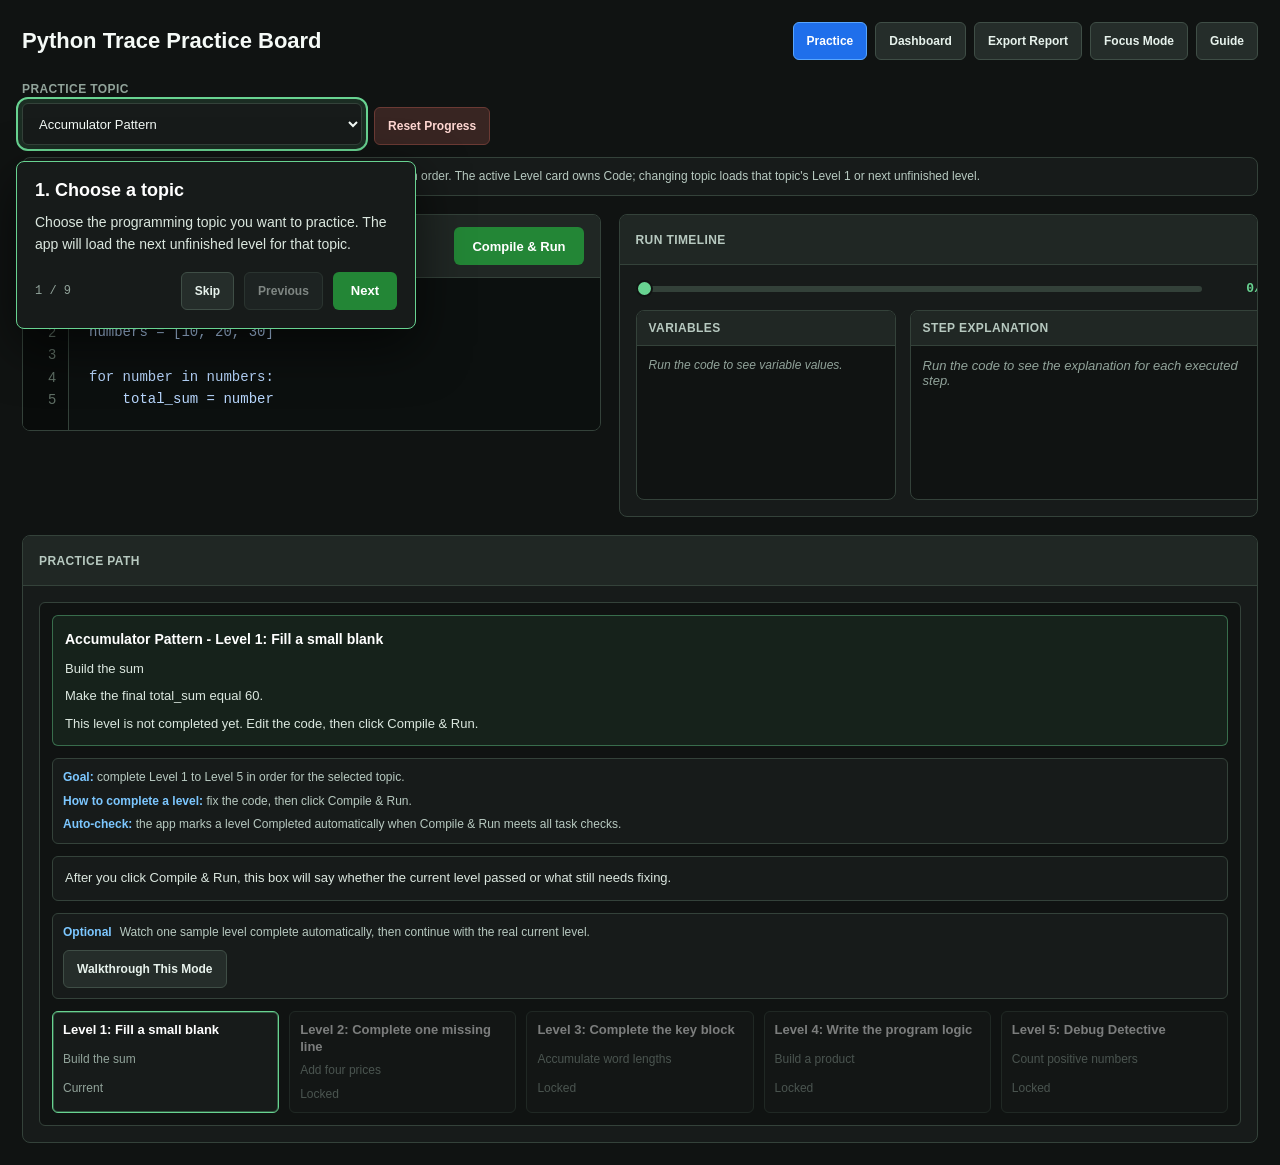
==== SSP_v4/LoopVisualizerSystem/wwwroot/index.html @ 96b67275 "update version 4" ====
<!DOCTYPE html>
<html lang="en">
<head>
    <meta charset="UTF-8">
    <meta name="viewport" content="width=device-width, initial-scale=1.0">
    <title>Python Trace Practice Board</title>
    <style>
        * { box-sizing: border-box; margin: 0; padding: 0; font-family: -apple-system, BlinkMacSystemFont, "Segoe UI", sans-serif; }
        body { min-height: 100vh; background: #101312; color: #dbe7df; padding: 22px; }
        .container { width: min(1380px, 100%); margin: 0 auto; display: grid; gap: 18px; }
        .header { display: flex; align-items: center; justify-content: space-between; gap: 14px; padding-bottom: 4px; }
        .header h1 { color: #f5faf7; font-size: 22px; font-weight: 700; letter-spacing: 0; }
        .header-subtitle { color: #91a39a; font-size: 13px; }
        .header-actions { display: flex; flex-wrap: wrap; gap: 8px; justify-content: flex-end; }
        .view-tab.active { background: #1f6feb; border-color: #58a6ff; color: #ffffff; }
        .focus-rules { display: none; }

        .top-row { display: grid; grid-template-columns: minmax(260px, 0.45fr) auto minmax(320px, 1fr); gap: 12px; align-items: end; }
        .flow-field { display: grid; gap: 7px; min-width: 0; }
        .mode-field, .task-field { display: none; }
        .mode-context { grid-column: 1 / -1; color: #b7c9c0; background: #171b1a; border: 1px solid #34423a; border-radius: 8px; padding: 10px 12px; font-size: 12px; line-height: 1.45; }
        .mode-context strong { color: #7cc7ff; }
        .field-label { color: #91a39a; font-size: 12px; font-weight: 700; text-transform: uppercase; letter-spacing: 0.4px; }
        select { width: 100%; min-height: 42px; background: #171b1a; color: #f3faf6; border: 1px solid #34423a; border-radius: 6px; padding: 10px 12px; font-size: 13px; outline: none; }
        select:focus { border-color: #68d391; box-shadow: 0 0 0 3px rgba(104, 211, 145, 0.14); }

        .info-row { display: grid; grid-template-columns: 1fr; gap: 14px; }
        .surface { background: #171b1a; border: 1px solid #34423a; border-radius: 8px; overflow: hidden; }
        .surface-header { display: flex; align-items: center; justify-content: space-between; gap: 12px; min-height: 50px; padding: 12px 16px; background: #202724; border-bottom: 1px solid #34423a; color: #b7c9c0; font-size: 12px; font-weight: 700; text-transform: uppercase; letter-spacing: 0.4px; }
        .surface-body { padding: 16px; color: #dbe7df; font-size: 14px; line-height: 1.6; }
        .surface-body strong { color: #ffffff; }

        .practice-layout { display: grid; grid-template-columns: minmax(420px, 0.95fr) minmax(460px, 1.05fr); gap: 18px; align-items: start; }
        .code-panel, .exercise-panel, .timeline-panel { min-width: 0; }
        .exercise-panel { grid-column: 1 / -1; }
        .workspace-body { position: relative; width: 100%; height: var(--workspace-height, 156px); background: #0c100f; display: flex; overflow: hidden; transition: height 0.16s ease; }
        .workspace-body.scrolling-code::after { content: "Scroll"; position: absolute; right: 10px; bottom: 8px; z-index: 4; color: #91a39a; background: rgba(16,19,18,0.88); border: 1px solid #34423a; border-radius: 999px; padding: 3px 8px; font-size: 11px; font-weight: 800; pointer-events: none; }
        .gutter-zone { width: 46px; height: 100%; flex: 0 0 46px; background: #090c0b; border-right: 1px solid #34423a; display: flex; flex-direction: column; padding: 20px 0; font-family: Consolas, "SFMono-Regular", monospace; font-size: 14px; line-height: 1.6; color: #607066; text-align: right; padding-right: 12px; user-select: none; overflow: hidden; }
        .gutter-num { height: 22.4px; }
        .gutter-num.active-num { color: #68d391; font-weight: 700; }
        .editor-stage { position: relative; flex: 1 1 auto; height: 100%; min-width: 0; }
        .code-editor { position: absolute; inset: 0; width: 100%; height: 100%; background: transparent; color: #b9d8ff; caret-color: #68d391; border: 0; padding: 20px; font-family: Consolas, "SFMono-Regular", monospace; font-size: 14px; line-height: 1.6; resize: none; outline: none; z-index: 3; white-space: pre; overflow: auto; tab-size: 4; font-variant-ligatures: none; letter-spacing: 0; }
        .workspace-body.variable-colored .code-editor { color: transparent; -webkit-text-fill-color: transparent; }
        .code-viewer-container { position: absolute; inset: 0; padding: 20px; font-family: Consolas, "SFMono-Regular", monospace; font-size: 14px; line-height: 1.6; z-index: 1; pointer-events: none; white-space: pre; overflow: hidden; tab-size: 4; font-variant-ligatures: none; letter-spacing: 0; }
        .render-line-row { height: 22.4px; width: 100%; border-radius: 4px; transition: background 0.1s; color: transparent; }
        .render-line-row span { color: transparent !important; }
        .workspace-body.variable-colored .render-line-row { color: #b9d8ff; }
        .workspace-body.variable-colored .render-line-row .code-variable-token { color: var(--variable-color) !important; font-weight: 800; }
        .render-line-row.active-row { background: rgba(104, 211, 145, 0.16); }

        .btn { min-height: 38px; background: #238636; color: #ffffff; border: 0; padding: 10px 18px; font-size: 13px; font-weight: 700; border-radius: 6px; cursor: pointer; transition: background 0.16s, transform 0.16s; white-space: nowrap; }
        .btn:hover:not(:disabled) { background: #2ea043; }
        .btn:active:not(:disabled) { transform: translateY(1px); }
        .btn:disabled { opacity: 0.55; cursor: not-allowed; }
        .secondary-btn { min-height: 38px; background: #252d2a; color: #e7f2ec; border: 1px solid #3f4e46; padding: 9px 13px; font-size: 12px; font-weight: 700; border-radius: 6px; cursor: pointer; white-space: nowrap; }
        .secondary-btn:hover:not(:disabled) { background: #2d3833; }
        .secondary-btn:disabled { opacity: 0.5; cursor: not-allowed; }
        .danger-btn { background: #382522; border-color: #6b3a34; color: #ffd7d2; }
        .danger-btn:hover:not(:disabled) { background: #4a2c28; }

        .task-content { display: grid; gap: 14px; align-content: start; min-height: 420px; }
        .blank-panel { display: grid; gap: 8px; padding: 12px; background: #101312; border: 1px solid #34423a; border-radius: 6px; }
        .blank-title { color: #f5faf7; font-size: 13px; font-weight: 800; text-transform: uppercase; letter-spacing: 0.4px; }
        .blank-help { color: #91a39a; font-size: 12px; line-height: 1.45; }
        .blank-row { display: grid; grid-template-columns: minmax(70px, 0.6fr) minmax(120px, 1fr) auto; gap: 8px; align-items: center; font-size: 12px; color: #dbe7df; }
        .blank-row span:first-child { font-family: Consolas, "SFMono-Regular", monospace; color: #f4c95d; }
        .blank-row strong { color: #f4c95d; text-transform: uppercase; font-size: 11px; }
        .blank-row.filled strong { color: #68d391; }
        .mode-panel { display: grid; gap: 12px; padding: 12px; background: #101312; border: 1px solid #34423a; border-radius: 6px; }
        .mode-panel-title { color: #f5faf7; font-size: 13px; font-weight: 800; text-transform: uppercase; letter-spacing: 0.4px; }
        .mode-panel-copy { color: #b7c9c0; font-size: 13px; line-height: 1.55; }
        .mission-current { display: grid; gap: 8px; padding: 12px; background: rgba(104, 211, 145, 0.08); border: 1px solid rgba(104, 211, 145, 0.42); border-radius: 6px; }
        .mission-current strong { color: #ffffff; font-size: 14px; }
        .mission-current span { color: #dbe7df; font-size: 13px; line-height: 1.5; }
        .mission-rules { display: grid; gap: 6px; padding: 10px; background: #171b1a; border: 1px solid #34423a; border-radius: 6px; color: #b7c9c0; font-size: 12px; line-height: 1.45; }
        .mission-rules strong { color: #7cc7ff; }
        .mission-feedback { display: grid; gap: 6px; padding: 12px; border-radius: 6px; border: 1px solid #34423a; background: #171b1a; color: #dbe7df; font-size: 13px; line-height: 1.45; }
        .mission-feedback.passed { border-color: rgba(104, 211, 145, 0.72); background: rgba(104, 211, 145, 0.08); }
        .mission-feedback.failed { border-color: rgba(244, 201, 93, 0.72); background: rgba(244, 201, 93, 0.08); }
        .mission-feedback strong { color: #ffffff; }
        .mission-feedback .ok { color: #68d391; }
        .mission-feedback .fix { color: #f4c95d; }
        .mission-criterion-row { display: grid; grid-template-columns: 1fr auto; gap: 10px; align-items: center; }
        .mission-fix-answer { grid-column: 1 / -1; padding: 9px 10px; border-radius: 6px; background: rgba(0,0,0,0.22); color: #e7f2ec; font-size: 12px; line-height: 1.5; }
        .mini-fix-button { min-height: 30px; background: #252d2a; color: #e7f2ec; border: 1px solid #3f4e46; padding: 6px 9px; font-size: 11px; font-weight: 800; border-radius: 6px; cursor: pointer; white-space: nowrap; }
        .mini-fix-button:hover { background: #2d3833; }
        .mode-actions { display: flex; flex-wrap: wrap; gap: 8px; }
        .mission-grid { display: grid; grid-template-columns: repeat(auto-fit, minmax(160px, 1fr)); gap: 10px; }
        .mission-card { display: grid; gap: 7px; text-align: left; background: #171b1a; border: 1px solid #34423a; color: #dbe7df; border-radius: 6px; padding: 10px; cursor: pointer; min-height: 96px; }
        .mission-card:hover:not(:disabled) { border-color: #7cc7ff; background: #1b2221; }
        .mission-card.active { border-color: #68d391; box-shadow: inset 0 0 0 1px rgba(104, 211, 145, 0.34); }
        .mission-card.completed { border-color: #7cc7ff; }
        .mission-card:disabled { opacity: 0.45; cursor: not-allowed; }
        .mission-card strong { color: #ffffff; font-size: 13px; line-height: 1.3; }
        .mission-card span { color: #91a39a; font-size: 12px; line-height: 1.35; }
        .skill-grid { display: grid; gap: 9px; }
        .skill-row { display: grid; grid-template-columns: minmax(110px, 0.45fr) 1fr auto; gap: 10px; align-items: center; color: #dbe7df; font-size: 12px; }
        .skill-track { height: 8px; background: #26302c; border-radius: 999px; overflow: hidden; }
        .skill-fill { height: 100%; background: linear-gradient(90deg, #68d391, #7cc7ff); border-radius: inherit; }
        .debug-line-grid { display: grid; grid-template-columns: repeat(auto-fit, minmax(84px, 1fr)); gap: 8px; }
        .debug-activity { display: grid; gap: 10px; padding: 12px; background: #171b1a; border: 1px solid #34423a; border-radius: 6px; }
        .bug-line-button { min-height: 34px; background: #171b1a; border: 1px solid #3f4e46; border-radius: 6px; color: #dbe7df; font-family: Consolas, "SFMono-Regular", monospace; cursor: pointer; }
        .bug-line-button.selected { border-color: #f4c95d; background: rgba(244, 201, 93, 0.12); color: #ffffff; }
        .mode-textarea { width: 100%; min-height: 70px; resize: vertical; background: #171b1a; color: #ffffff; border: 1px solid #3f4e46; border-radius: 6px; padding: 9px 10px; font-size: 13px; outline: none; }
        .mode-textarea:focus { border-color: #7cc7ff; box-shadow: 0 0 0 3px rgba(124, 199, 255, 0.12); }
        .mode-feedback { min-height: 18px; color: #91a39a; font-size: 12px; line-height: 1.45; }
        .mode-feedback.good { color: #68d391; font-weight: 700; }
        .mode-feedback.needs-work { color: #f4c95d; font-weight: 700; }
        .walkthrough-steps { display: grid; gap: 8px; padding: 10px; background: #171b1a; border: 1px solid #34423a; border-radius: 6px; }
        .walkthrough-step { display: grid; grid-template-columns: auto 1fr; gap: 8px; align-items: start; color: #b7c9c0; font-size: 12px; line-height: 1.45; }
        .walkthrough-step strong { color: #7cc7ff; }
        .walkthrough-banner { display: grid; gap: 7px; padding: 10px; border: 1px solid rgba(124, 199, 255, 0.56); background: rgba(124, 199, 255, 0.08); border-radius: 6px; color: #dbe7df; font-size: 12px; line-height: 1.5; }
        .review-checklist { display: grid; gap: 8px; }
        .review-option { display: grid; grid-template-columns: auto 1fr; gap: 8px; align-items: start; color: #dbe7df; font-size: 13px; line-height: 1.45; }
        .review-option input { margin-top: 3px; accent-color: #7cc7ff; }
        .quality-grid { display: grid; gap: 7px; }
        .quality-item { display: flex; justify-content: space-between; gap: 10px; padding: 7px 9px; border-radius: 6px; background: #171b1a; color: #dbe7df; font-size: 12px; }
        .quality-item.pass span:last-child { color: #68d391; font-weight: 800; }
        .quality-item.fix span:last-child { color: #f4c95d; font-weight: 800; }
        section.dashboard-view { display: none; gap: 18px; }
        body.dashboard-active .focus-rules,
        body.dashboard-active .top-row,
        body.dashboard-active .info-row,
        body.dashboard-active .practice-layout { display: none; }
        body.dashboard-active section.dashboard-view { display: grid; }
        .dashboard-grid { display: grid; grid-template-columns: minmax(320px, 0.8fr) minmax(420px, 1.2fr); gap: 18px; align-items: start; }
        .progress-table { width: 100%; border-collapse: collapse; font-size: 13px; }
        .progress-table th, .progress-table td { border-bottom: 1px solid #34423a; padding: 10px; text-align: left; color: #dbe7df; }
        .progress-table th { color: #91a39a; text-transform: uppercase; font-size: 11px; letter-spacing: 0.4px; }
        .skill-cloud { display: flex; flex-wrap: wrap; gap: 10px; }
        .skill-cloud span { border: 1px solid #34423a; background: #101312; border-radius: 999px; padding: 8px 12px; color: #dbe7df; font-weight: 800; }
        .dashboard-stat { display: grid; gap: 4px; padding: 12px; background: #101312; border: 1px solid #34423a; border-radius: 6px; }
        .dashboard-stat strong { color: #ffffff; font-size: 22px; }
        .dashboard-stat span { color: #91a39a; font-size: 12px; }

        .timeline-panel { display: grid; align-self: stretch; }
        .timeline-body { display: grid; gap: 14px; padding: 16px; }
        .slider-control { display: grid; grid-template-columns: 1fr auto; gap: 14px; align-items: center; }
        input[type=range] { -webkit-appearance: none; width: 100%; background: #334139; height: 6px; border-radius: 999px; outline: none; }
        input[type=range]::-webkit-slider-thumb { -webkit-appearance: none; appearance: none; width: 17px; height: 17px; border-radius: 50%; background: #68d391; border: 2px solid #101312; cursor: pointer; }
        .step-counter { color: #68d391; font-family: Consolas, "SFMono-Regular", monospace; font-size: 13px; font-weight: 700; min-width: 54px; text-align: right; }
        .trace-layout { display: grid; grid-template-columns: minmax(260px, 0.8fr) minmax(360px, 1.2fr); gap: 14px; align-items: stretch; }
        .trace-layout.prediction-only { grid-template-columns: 1fr; }
        .trace-box { min-height: 190px; background: #101312; border: 1px solid #34423a; border-radius: 8px; overflow: hidden; }
        .trace-box.hidden-for-prediction { display: none; }
        .box-title { padding: 10px 12px; background: #202724; border-bottom: 1px solid #34423a; color: #b7c9c0; font-size: 12px; font-weight: 800; text-transform: uppercase; letter-spacing: 0.4px; }
        .scope-grid { display: grid; grid-template-columns: repeat(auto-fit, minmax(150px, 1fr)); gap: 10px; padding: 12px; }
        .variable-card { background: #171b1a; border: 1px solid #34423a; border-radius: 6px; padding: 10px; font-size: 12px; font-family: Consolas, "SFMono-Regular", monospace; min-width: 0; }
        .variable-card.changed { box-shadow: 0 0 0 2px rgba(244, 201, 93, 0.22); }
        .variable-card .name, .variable-card .value { overflow-wrap: anywhere; }
        .console-container { padding: 12px; font-family: Consolas, "SFMono-Regular", monospace; font-size: 13px; min-height: 148px; max-height: 280px; overflow-y: auto; color: #e7f2ec; }
        .console-row { margin-bottom: 7px; white-space: pre-wrap; word-break: break-word; }
        .console-row.muted { color: #91a39a; font-style: italic; }
        .console-row.error { color: #ff7b72; font-weight: 700; margin-top: 8px; }
        .console-row.error-detail { color: #ffc2bd; margin-bottom: 8px; }
        .console-row.trace-head { color: #68d391; font-weight: 800; }
        .console-row.trace-line { color: #dbe7df; }
        .console-row.trace-meta { color: #b7c9c0; }
        .console-row.trace-change { color: #f4c95d; }
        .console-row.trace-output-label { color: #91a39a; border-top: 1px solid #34423a; margin-top: 10px; padding-top: 8px; text-transform: uppercase; font-size: 11px; letter-spacing: 0.4px; }
        .console-row.trace-explanation { color: #dbe7df; line-height: 1.58; font-family: -apple-system, BlinkMacSystemFont, "Segoe UI", sans-serif; }
        .console-row.trace-explanation code { background: rgba(255,255,255,0.06); padding: 2px 4px; border-radius: 3px; font-family: Consolas, "SFMono-Regular", monospace; }
        .prediction-lab { display: grid; grid-template-columns: minmax(180px, 1fr) minmax(150px, 220px) auto auto; gap: 10px; align-items: center; padding: 12px; background: #101312; border: 1px solid #34423a; border-radius: 8px; }
        .prediction-prompt { color: #dbe7df; font-size: 13px; line-height: 1.45; }
        .prediction-input { width: 100%; min-height: 36px; background: #171b1a; color: #ffffff; border: 1px solid #3f4e46; border-radius: 6px; padding: 8px 10px; font-family: Consolas, "SFMono-Regular", monospace; font-size: 13px; outline: none; }
        .prediction-input:focus { border-color: #68d391; box-shadow: 0 0 0 3px rgba(104, 211, 145, 0.14); }
        .prediction-feedback { grid-column: 1 / -1; min-height: 18px; color: #91a39a; font-size: 12px; line-height: 1.45; }
        .prediction-feedback.good { color: #68d391; font-weight: 700; }
        .prediction-feedback.needs-work { color: #f4c95d; font-weight: 700; }
        .prediction-feedback.muted { color: #91a39a; }

        .utility-hidden { display: none; }
        .guide-overlay { position: fixed; inset: 0; display: none; background: transparent; z-index: 20; pointer-events: none; }
        .guide-overlay.visible { display: block; }
        .guide-card { position: fixed; left: 24px; top: 24px; width: min(400px, calc(100vw - 28px)); max-height: min(420px, calc(100vh - 28px)); overflow: auto; background: #171b1a; border: 1px solid #68d391; border-radius: 8px; box-shadow: 0 18px 52px rgba(0,0,0,0.58); padding: 18px; pointer-events: auto; }
        .guide-card h2 { color: #ffffff; font-size: 18px; margin-bottom: 10px; letter-spacing: 0; }
        .guide-card p { color: #dbe7df; font-size: 14px; line-height: 1.6; margin-bottom: 16px; }
        .guide-footer { display: flex; align-items: center; justify-content: space-between; gap: 12px; }
        .guide-step { color: #91a39a; font-size: 12px; font-family: Consolas, "SFMono-Regular", monospace; }
        .guide-actions { display: flex; gap: 10px; }
        .guide-focus { position: relative; outline: 2px solid #68d391; outline-offset: 4px; box-shadow: 0 0 0 6px rgba(104, 211, 145, 0.13); z-index: 2; scroll-margin: 120px; }
        body.presentation-mode { padding: 10px; background: #080b0a; }
        body.presentation-mode .container { width: min(1680px, 100%); gap: 10px; }
        body.presentation-mode .top-row,
        body.presentation-mode .info-row { display: none; }
        body.presentation-mode .header { position: sticky; top: 0; z-index: 12; background: #080b0a; border-bottom: 1px solid #34423a; padding: 8px 0 10px; }
        body.presentation-mode .header h1::after { content: " - Focus"; color: #68d391; }
        body.presentation-mode .header-actions .secondary-btn:not(#btn-presentation-mode) { display: none; }
        body.presentation-mode .focus-rules { display: grid; gap: 6px; padding: 10px 12px; background: #101312; border: 1px solid #34423a; border-radius: 8px; color: #b7c9c0; font-size: 12px; line-height: 1.45; }
        body.presentation-mode .focus-rules strong { color: #7cc7ff; }
        body.presentation-mode .mission-panel-rules { display: none; }
        body.presentation-mode .workspace-body { height: var(--workspace-height, 252px); }
        body.presentation-mode .task-content { min-height: 0; }
        body.presentation-mode .console-container { max-height: 420px; }

        @media (max-width: 1180px) {
            .practice-layout { grid-template-columns: 1fr; }
            .exercise-panel { grid-column: auto; }
        }

        @media (max-width: 980px) {
            body { padding: 14px; }
            .header { align-items: flex-start; flex-direction: column; }
            .header-actions, .top-row, .info-row, .practice-layout, .trace-layout, .prediction-lab { grid-template-columns: 1fr; width: 100%; }
            .workspace-body, .task-content { min-height: 0; }
            .workspace-body { height: var(--workspace-height, 156px); }
            .slider-control { grid-template-columns: 1fr; }
            .step-counter { text-align: left; }
            .dashboard-grid { grid-template-columns: 1fr; }
        }
    </style>
</head>
<body>

<div class="container">
    <div class="header">
        <div>
            <h1>Python Trace Practice Board</h1>
        </div>
        <div class="header-actions">
            <button class="secondary-btn view-tab active" id="btn-practice-view" type="button">Practice</button>
            <button class="secondary-btn view-tab" id="btn-dashboard-view" type="button">Dashboard</button>
            <button class="secondary-btn" id="btn-export-report" type="button">Export Report</button>
            <button class="secondary-btn" id="btn-presentation-mode" type="button">Focus Mode</button>
            <button class="secondary-btn" id="btn-open-guide" type="button">Guide</button>
        </div>
    </div>

    <section class="focus-rules" aria-label="Practice rules">
        <div><strong>Goal:</strong> complete Level 1 to Level 5 in order for the selected topic.</div>
        <div><strong>How to complete a level:</strong> fix the code, then click Compile & Run.</div>
        <div><strong>Auto-check:</strong> the app marks a level Completed automatically when Compile & Run meets all task checks.</div>
    </section>

    <section class="top-row" aria-label="Task selection">
        <div class="flow-field mode-field">
            <label class="field-label" for="mode-select">Learning Mode</label>
            <select class="mode-select" id="mode-select"></select>
        </div>
        <div class="flow-field topic-field" id="topic-field">
            <label class="field-label" for="lesson-select">Practice Topic</label>
            <select class="lesson-select" id="lesson-select"></select>
        </div>
        <div class="flow-field task-field" id="task-field">
            <label class="field-label" for="example-select">Practice Task</label>
            <select class="example-select" id="example-select">
                <option value="accumulator-main">Build the sum</option>
            </select>
        </div>
        <button class="secondary-btn danger-btn" id="btn-reset-view" type="button">Reset Progress</button>
        <div class="mode-context" id="mode-context"></div>
    </section>

    <section class="practice-layout">
        <section class="surface code-panel">
            <div class="surface-header">
                <span id="editor-title">Code</span>
                <button class="btn" id="btn-run">Compile & Run</button>
            </div>
            <div class="workspace-body" id="workspace-body">
                <div class="gutter-zone" id="gutter-zone"></div>
                <div class="editor-stage">
                    <textarea class="code-editor" id="code-input" spellcheck="false" wrap="off">total_sum = 0
numbers = [10, 20, 30]

for number in numbers:
    total_sum = number</textarea>
                    <div class="code-viewer-container" id="code-viewer"></div>
                </div>
            </div>
        </section>

        <section class="surface timeline-panel" id="timeline-panel">
            <div class="surface-header">Run Timeline</div>
            <div class="timeline-body">
                <div class="slider-control">
                    <input type="range" id="trace-slider" min="0" max="0" value="0" disabled>
                    <span class="step-counter" id="step-counter">0/0</span>
                </div>
                <div class="prediction-lab" id="prediction-lab">
                    <div class="prediction-prompt" id="prediction-prompt">Run code to make a prediction.</div>
                    <input class="prediction-input" id="prediction-input" type="text" autocomplete="off" placeholder="Predicted value">
                    <button class="secondary-btn" id="btn-check-prediction" type="button">Check</button>
                    <button class="secondary-btn" id="btn-reveal-answer" type="button" disabled>Reveal</button>
                    <div class="prediction-feedback" id="prediction-feedback"></div>
                </div>
                <div class="trace-layout" id="trace-layout">
                    <div class="trace-box" id="variables-box">
                        <div class="box-title">Variables</div>
                        <div class="scope-grid" id="scope-grid"></div>
                    </div>
                    <div class="trace-box">
                        <div class="box-title">Step Explanation</div>
                        <div class="console-container" id="console-output"></div>
                    </div>
                </div>
            </div>
        </section>

        <section class="surface exercise-panel">
            <div class="surface-header" id="exercise-panel-title">Practice Path</div>
            <div class="surface-body task-content" id="lesson-goal"></div>
        </section>
    </section>

    <section class="dashboard-view" id="dashboard-view" aria-label="Learning dashboard">
        <section class="surface">
            <div class="surface-header">Learning Dashboard</div>
            <div class="surface-body dashboard-grid">
                <div id="dashboard-summary"></div>
                <div>
                    <div class="mode-panel-title" style="margin-bottom: 10px;">Skill Cloud</div>
                    <div class="skill-cloud" id="dashboard-skill-cloud"></div>
                </div>
            </div>
        </section>
        <section class="surface">
            <div class="surface-header">Topic Progress</div>
            <div class="surface-body" id="dashboard-topic-table"></div>
        </section>
    </section>
</div>

<div class="utility-hidden" aria-hidden="true">
    <button id="btn-check-lesson" type="button"></button>
    <div id="lesson-status"></div>
    <div id="concept-panel"></div>
    <div id="teacher-insights"></div>
</div>

<div class="guide-overlay" id="guide-overlay" aria-modal="true" role="dialog">
    <div class="guide-card" id="guide-card">
        <h2 id="guide-title">Welcome</h2>
        <p id="guide-body">This short guide walks through one complete learning flow.</p>
        <div class="guide-footer">
            <span class="guide-step" id="guide-step">1 / 5</span>
            <div class="guide-actions">
                <button class="secondary-btn" id="btn-guide-skip">Skip</button>
                <button class="secondary-btn" id="btn-guide-prev">Previous</button>
                <button class="btn" id="btn-guide-next">Next</button>
            </div>
        </div>
    </div>
</div>

    <script src="app.js?v=student-path-dashboard-v5-20260616"></script>
</body>
</html>
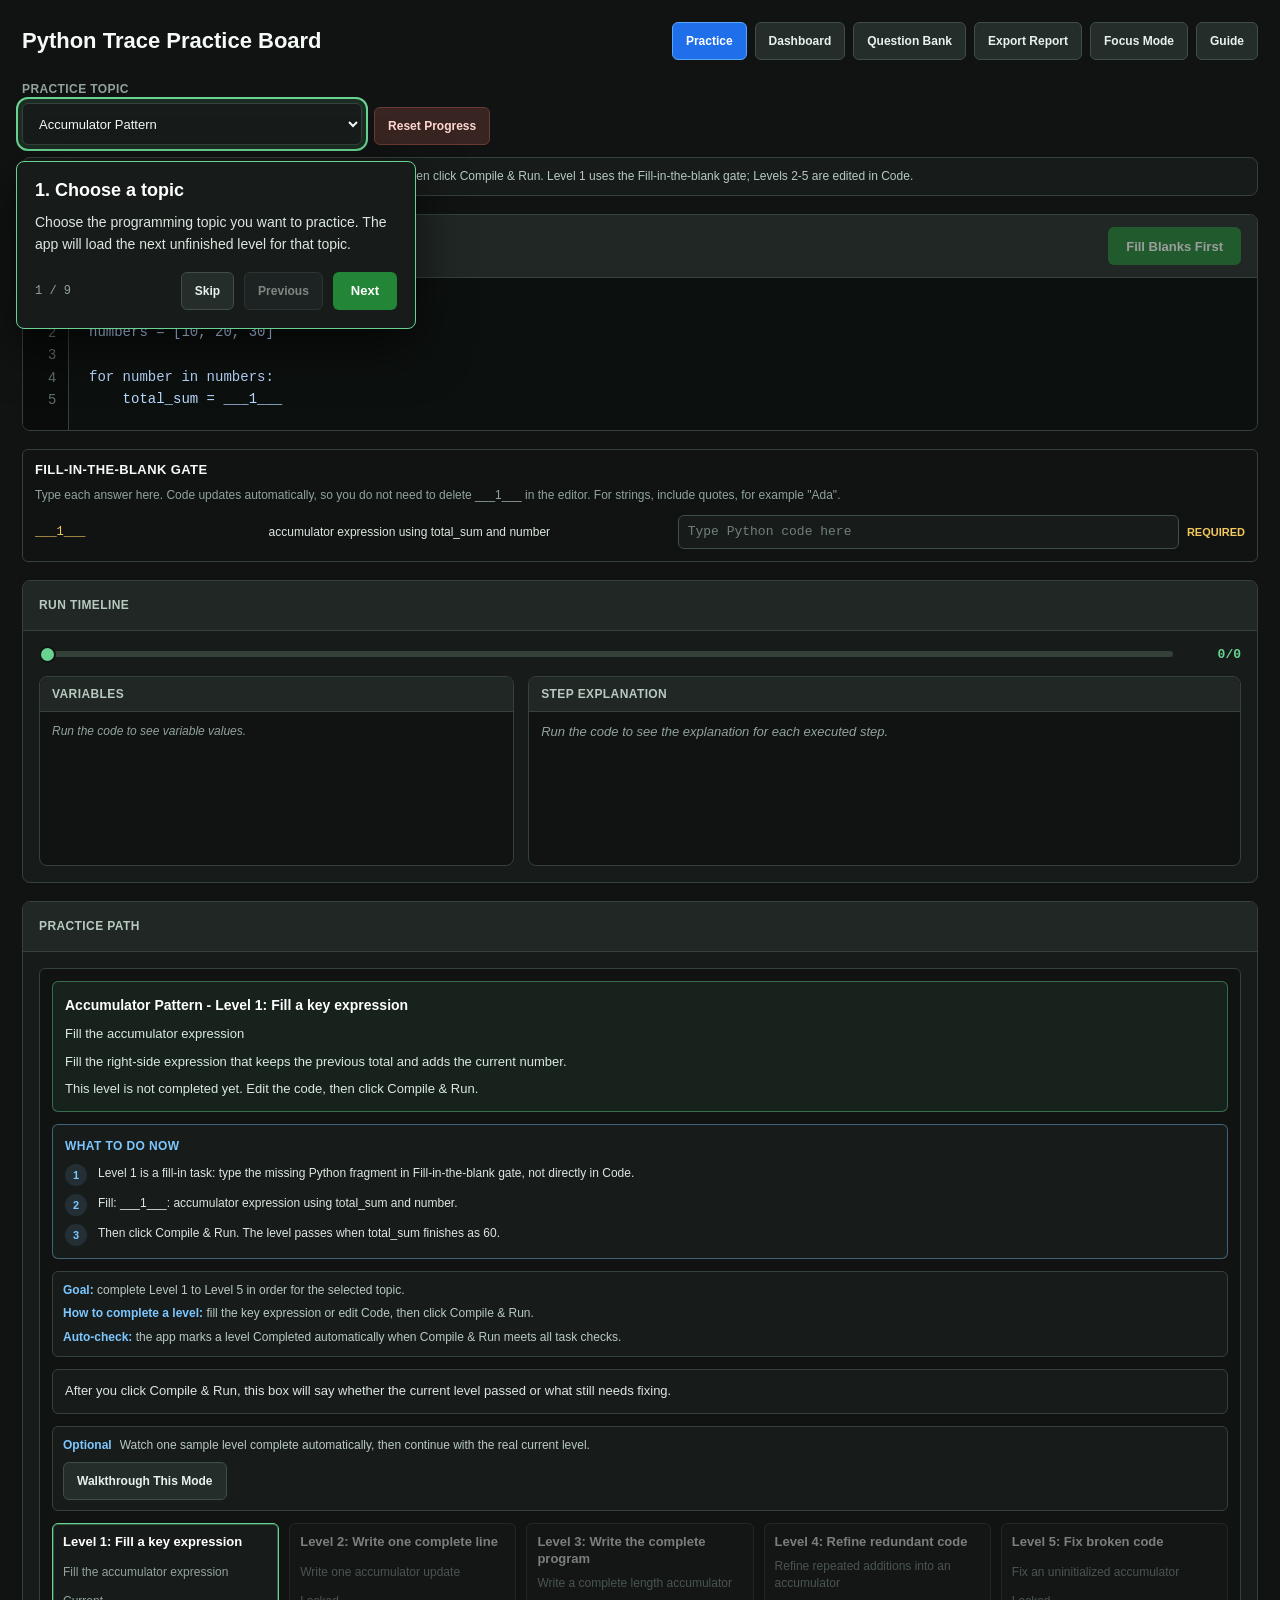
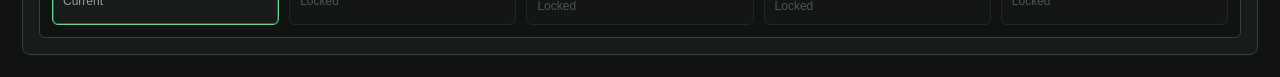
==== commit 71a9b28c: "update v4" ====
--- a/SSP_v4/LoopVisualizerSystem/wwwroot/index.html
+++ b/SSP_v4/LoopVisualizerSystem/wwwroot/index.html
@@ -13,6 +13,15 @@
         .header-subtitle { color: #91a39a; font-size: 13px; }
         .header-actions { display: flex; flex-wrap: wrap; gap: 8px; justify-content: flex-end; }
         .view-tab.active { background: #1f6feb; border-color: #58a6ff; color: #ffffff; }
+        .export-menu { position: relative; display: inline-flex; }
+        .report-menu { position: absolute; right: 0; top: calc(100% + 8px); z-index: 30; display: none; width: min(360px, 86vw); gap: 8px; padding: 10px; background: #171b1a; border: 1px solid #3f4e46; border-radius: 8px; box-shadow: 0 18px 42px rgba(0, 0, 0, 0.36); }
+        .export-menu.open .report-menu { display: grid; }
+        .report-scope-field { display: grid; gap: 6px; color: #91a39a; font-size: 11px; font-weight: 800; text-transform: uppercase; letter-spacing: 0.4px; }
+        .report-scope-select { min-height: 38px; font-size: 12px; }
+        .report-option { display: grid; gap: 3px; width: 100%; min-height: 58px; text-align: left; background: #202724; color: #dbe7df; border: 1px solid #34423a; border-radius: 6px; padding: 10px; cursor: pointer; }
+        .report-option:hover { border-color: #7cc7ff; background: #252d2a; }
+        .report-option strong { color: #ffffff; font-size: 13px; }
+        .report-option span { color: #91a39a; font-size: 12px; line-height: 1.35; }
         .focus-rules { display: none; }
 
         .top-row { display: grid; grid-template-columns: minmax(260px, 0.45fr) auto minmax(320px, 1fr); gap: 12px; align-items: end; }
@@ -30,9 +39,9 @@
         .surface-body { padding: 16px; color: #dbe7df; font-size: 14px; line-height: 1.6; }
         .surface-body strong { color: #ffffff; }
 
-        .practice-layout { display: grid; grid-template-columns: minmax(420px, 0.95fr) minmax(460px, 1.05fr); gap: 18px; align-items: start; }
+        .practice-layout { display: grid; grid-template-columns: 1fr; gap: 18px; align-items: start; }
         .code-panel, .exercise-panel, .timeline-panel { min-width: 0; }
-        .exercise-panel { grid-column: 1 / -1; }
+        .exercise-panel { grid-column: auto; }
         .workspace-body { position: relative; width: 100%; height: var(--workspace-height, 156px); background: #0c100f; display: flex; overflow: hidden; transition: height 0.16s ease; }
         .workspace-body.scrolling-code::after { content: "Scroll"; position: absolute; right: 10px; bottom: 8px; z-index: 4; color: #91a39a; background: rgba(16,19,18,0.88); border: 1px solid #34423a; border-radius: 999px; padding: 3px 8px; font-size: 11px; font-weight: 800; pointer-events: none; }
         .gutter-zone { width: 46px; height: 100%; flex: 0 0 46px; background: #090c0b; border-right: 1px solid #34423a; display: flex; flex-direction: column; padding: 20px 0; font-family: Consolas, "SFMono-Regular", monospace; font-size: 14px; line-height: 1.6; color: #607066; text-align: right; padding-right: 12px; user-select: none; overflow: hidden; }
@@ -45,7 +54,7 @@
         .render-line-row { height: 22.4px; width: 100%; border-radius: 4px; transition: background 0.1s; color: transparent; }
         .render-line-row span { color: transparent !important; }
         .workspace-body.variable-colored .render-line-row { color: #b9d8ff; }
-        .workspace-body.variable-colored .render-line-row .code-variable-token { color: var(--variable-color) !important; font-weight: 800; }
+        .workspace-body.variable-colored .render-line-row .code-variable-token { color: var(--variable-color) !important; font-weight: 400; }
         .render-line-row.active-row { background: rgba(104, 211, 145, 0.16); }
 
         .btn { min-height: 38px; background: #238636; color: #ffffff; border: 0; padding: 10px 18px; font-size: 13px; font-weight: 700; border-radius: 6px; cursor: pointer; transition: background 0.16s, transform 0.16s; white-space: nowrap; }
@@ -59,19 +68,28 @@
         .danger-btn:hover:not(:disabled) { background: #4a2c28; }
 
         .task-content { display: grid; gap: 14px; align-content: start; min-height: 420px; }
-        .blank-panel { display: grid; gap: 8px; padding: 12px; background: #101312; border: 1px solid #34423a; border-radius: 6px; }
+        .blank-slot { display: none; }
+        .blank-slot.active { display: block; }
+        .blank-panel { display: grid; gap: 10px; padding: 12px; background: #101312; border: 1px solid #34423a; border-radius: 6px; }
         .blank-title { color: #f5faf7; font-size: 13px; font-weight: 800; text-transform: uppercase; letter-spacing: 0.4px; }
         .blank-help { color: #91a39a; font-size: 12px; line-height: 1.45; }
-        .blank-row { display: grid; grid-template-columns: minmax(70px, 0.6fr) minmax(120px, 1fr) auto; gap: 8px; align-items: center; font-size: 12px; color: #dbe7df; }
+        .blank-row { display: grid; grid-template-columns: minmax(70px, 0.45fr) minmax(120px, 0.8fr) minmax(160px, 1fr) auto; gap: 8px; align-items: center; font-size: 12px; color: #dbe7df; }
         .blank-row span:first-child { font-family: Consolas, "SFMono-Regular", monospace; color: #f4c95d; }
         .blank-row strong { color: #f4c95d; text-transform: uppercase; font-size: 11px; }
         .blank-row.filled strong { color: #68d391; }
+        .blank-input { width: 100%; min-height: 34px; background: #171b1a; color: #ffffff; border: 1px solid #3f4e46; border-radius: 6px; padding: 7px 9px; font-family: Consolas, "SFMono-Regular", monospace; font-size: 13px; outline: none; }
+        .blank-input:focus { border-color: #7cc7ff; box-shadow: 0 0 0 3px rgba(124, 199, 255, 0.12); }
+        .blank-input::placeholder { color: #6f8078; }
         .mode-panel { display: grid; gap: 12px; padding: 12px; background: #101312; border: 1px solid #34423a; border-radius: 6px; }
         .mode-panel-title { color: #f5faf7; font-size: 13px; font-weight: 800; text-transform: uppercase; letter-spacing: 0.4px; }
         .mode-panel-copy { color: #b7c9c0; font-size: 13px; line-height: 1.55; }
         .mission-current { display: grid; gap: 8px; padding: 12px; background: rgba(104, 211, 145, 0.08); border: 1px solid rgba(104, 211, 145, 0.42); border-radius: 6px; }
         .mission-current strong { color: #ffffff; font-size: 14px; }
         .mission-current span { color: #dbe7df; font-size: 13px; line-height: 1.5; }
+        .mission-action-guide { display: grid; gap: 8px; padding: 12px; background: #171b1a; border: 1px solid rgba(124, 199, 255, 0.42); border-radius: 6px; }
+        .mission-action-title { color: #7cc7ff; font-size: 12px; font-weight: 800; text-transform: uppercase; letter-spacing: 0.4px; }
+        .mission-action-row { display: grid; grid-template-columns: 24px 1fr; gap: 9px; align-items: start; color: #dbe7df; font-size: 12px; line-height: 1.5; }
+        .mission-action-row strong { display: inline-flex; align-items: center; justify-content: center; width: 22px; height: 22px; border-radius: 999px; background: rgba(124, 199, 255, 0.12); color: #7cc7ff; font-size: 11px; }
         .mission-rules { display: grid; gap: 6px; padding: 10px; background: #171b1a; border: 1px solid #34423a; border-radius: 6px; color: #b7c9c0; font-size: 12px; line-height: 1.45; }
         .mission-rules strong { color: #7cc7ff; }
         .mission-feedback { display: grid; gap: 6px; padding: 12px; border-radius: 6px; border: 1px solid #34423a; background: #171b1a; color: #dbe7df; font-size: 13px; line-height: 1.45; }
@@ -84,6 +102,18 @@
         .mission-fix-answer { grid-column: 1 / -1; padding: 9px 10px; border-radius: 6px; background: rgba(0,0,0,0.22); color: #e7f2ec; font-size: 12px; line-height: 1.5; }
         .mini-fix-button { min-height: 30px; background: #252d2a; color: #e7f2ec; border: 1px solid #3f4e46; padding: 6px 9px; font-size: 11px; font-weight: 800; border-radius: 6px; cursor: pointer; white-space: nowrap; }
         .mini-fix-button:hover { background: #2d3833; }
+        .debug-run-feedback { display: grid; gap: 10px; padding: 12px; border-radius: 6px; border: 1px solid #34423a; background: #171b1a; }
+        .debug-run-feedback.passed { border-color: rgba(104, 211, 145, 0.68); background: rgba(104, 211, 145, 0.07); }
+        .debug-run-feedback.failed { border-color: rgba(244, 201, 93, 0.7); background: rgba(244, 201, 93, 0.07); }
+        .debug-run-feedback.notice { border-color: rgba(124, 199, 255, 0.52); background: rgba(124, 199, 255, 0.06); }
+        .debug-feedback-heading { color: #ffffff; font-size: 13px; font-weight: 800; }
+        .debug-feedback-list { display: grid; gap: 8px; }
+        .debug-feedback-item { display: grid; gap: 4px; padding: 9px 10px; border-radius: 6px; background: rgba(0,0,0,0.18); font-size: 12px; line-height: 1.45; }
+        .debug-feedback-item strong { color: #ffffff; }
+        .debug-feedback-item span { color: #b7c9c0; }
+        .debug-feedback-item.good { border-left: 3px solid #68d391; }
+        .debug-feedback-item.fix { border-left: 3px solid #f4c95d; }
+        .debug-feedback-item.notice { border-left: 3px solid #7cc7ff; }
         .mode-actions { display: flex; flex-wrap: wrap; gap: 8px; }
         .mission-grid { display: grid; grid-template-columns: repeat(auto-fit, minmax(160px, 1fr)); gap: 10px; }
         .mission-card { display: grid; gap: 7px; text-align: left; background: #171b1a; border: 1px solid #34423a; color: #dbe7df; border-radius: 6px; padding: 10px; cursor: pointer; min-height: 96px; }
@@ -117,21 +147,107 @@
         .quality-item { display: flex; justify-content: space-between; gap: 10px; padding: 7px 9px; border-radius: 6px; background: #171b1a; color: #dbe7df; font-size: 12px; }
         .quality-item.pass span:last-child { color: #68d391; font-weight: 800; }
         .quality-item.fix span:last-child { color: #f4c95d; font-weight: 800; }
-        section.dashboard-view { display: none; gap: 18px; }
+        section.dashboard-view, section.question-bank-view { display: none; gap: 18px; }
         body.dashboard-active .focus-rules,
         body.dashboard-active .top-row,
         body.dashboard-active .info-row,
-        body.dashboard-active .practice-layout { display: none; }
+        body.dashboard-active .practice-layout,
+        body.question-bank-active .focus-rules,
+        body.question-bank-active .top-row,
+        body.question-bank-active .info-row,
+        body.question-bank-active .practice-layout { display: none; }
         body.dashboard-active section.dashboard-view { display: grid; }
-        .dashboard-grid { display: grid; grid-template-columns: minmax(320px, 0.8fr) minmax(420px, 1.2fr); gap: 18px; align-items: start; }
-        .progress-table { width: 100%; border-collapse: collapse; font-size: 13px; }
-        .progress-table th, .progress-table td { border-bottom: 1px solid #34423a; padding: 10px; text-align: left; color: #dbe7df; }
-        .progress-table th { color: #91a39a; text-transform: uppercase; font-size: 11px; letter-spacing: 0.4px; }
-        .skill-cloud { display: flex; flex-wrap: wrap; gap: 10px; }
-        .skill-cloud span { border: 1px solid #34423a; background: #101312; border-radius: 999px; padding: 8px 12px; color: #dbe7df; font-weight: 800; }
+        body.question-bank-active section.question-bank-view { display: grid; }
+        .dashboard-grid { display: grid; grid-template-columns: 1fr; gap: 18px; align-items: start; }
+        .learning-tree { display: grid; gap: 14px; }
+        .tree-legend { display: flex; flex-wrap: wrap; gap: 8px 14px; color: #91a39a; font-size: 12px; line-height: 1.4; }
+        .legend-item { display: inline-flex; align-items: center; gap: 6px; }
+        .tree-topic-card { display: grid; gap: 14px; padding: 14px; background: #101312; border: 1px solid #34423a; border-radius: 8px; }
+        .tree-topic-card.active { border-color: #7cc7ff; box-shadow: inset 0 0 0 1px rgba(124, 199, 255, 0.18); }
+        .tree-topic-head { display: grid; grid-template-columns: auto 1fr auto; gap: 12px; align-items: center; }
+        .tree-node { width: 30px; height: 30px; display: inline-grid; place-items: center; border-radius: 999px; border: 2px solid #3f4e46; background: #171b1a; color: #91a39a; font-size: 11px; font-weight: 900; flex: 0 0 auto; }
+        .tree-node.done { border-color: #68d391; background: rgba(104, 211, 145, 0.18); color: #ffffff; box-shadow: 0 0 0 4px rgba(104, 211, 145, 0.08); }
+        .tree-node.next { border-color: #7cc7ff; background: rgba(124, 199, 255, 0.14); color: #ffffff; box-shadow: 0 0 0 4px rgba(124, 199, 255, 0.08); }
+        .tree-node.ready { border-color: #f4c95d; background: rgba(244, 201, 93, 0.12); color: #ffffff; }
+        .tree-topic-title { display: grid; gap: 3px; min-width: 0; }
+        .tree-topic-title strong { color: #ffffff; font-size: 14px; }
+        .tree-topic-title span { color: #91a39a; font-size: 12px; }
+        .tree-topic-state { color: #b7c9c0; font-size: 12px; text-align: right; white-space: nowrap; }
+        .tree-levels { display: grid; gap: 12px; margin-left: 14px; padding-left: 20px; border-left: 1px solid #34423a; }
+        .tree-level { position: relative; display: grid; grid-template-columns: auto 1fr; gap: 10px; align-items: start; }
+        .tree-level::before { content: ""; position: absolute; left: -20px; top: 15px; width: 20px; border-top: 1px solid #34423a; }
+        .tree-level-body { display: grid; gap: 8px; min-width: 0; padding-bottom: 2px; }
+        .tree-level-head { display: flex; align-items: baseline; justify-content: space-between; gap: 10px; }
+        .tree-level-head strong { color: #f5faf7; font-size: 13px; }
+        .tree-level-head span { color: #91a39a; font-size: 12px; }
+        .tree-tasks { display: grid; grid-template-columns: repeat(auto-fit, minmax(190px, 1fr)); gap: 8px; }
+        .tree-task { display: grid; grid-template-columns: auto 1fr; gap: 8px; align-items: start; text-align: left; min-height: 52px; background: #171b1a; border: 1px solid #34423a; border-radius: 6px; color: #dbe7df; padding: 9px; cursor: pointer; }
+        .tree-task:hover:not(:disabled) { border-color: #7cc7ff; background: #1b2221; }
+        .tree-task:disabled { opacity: 0.55; cursor: not-allowed; }
+        .tree-task.current { border-color: #7cc7ff; box-shadow: inset 0 0 0 1px rgba(124, 199, 255, 0.18); }
+        .tree-task.completed { border-color: #68d391; background: rgba(104, 211, 145, 0.08); }
+        .tree-task-dot { width: 14px; height: 14px; margin-top: 2px; border-radius: 999px; border: 2px solid #3f4e46; background: #101312; }
+        .tree-task.completed .tree-task-dot { border-color: #68d391; background: #68d391; }
+        .tree-task.current .tree-task-dot { border-color: #7cc7ff; background: #7cc7ff; }
+        .tree-task.ready .tree-task-dot { border-color: #f4c95d; background: #f4c95d; }
+        .tree-task-text { display: grid; gap: 3px; min-width: 0; }
+        .tree-task-text strong { color: #ffffff; font-size: 12px; line-height: 1.35; }
+        .tree-task-text span { color: #91a39a; font-size: 11px; line-height: 1.35; }
+        .practice-tree-panel { display: grid; gap: 10px; min-width: 0; }
+        .practice-tree-copy { color: #91a39a; font-size: 13px; line-height: 1.45; }
+        .practice-tree-scroll { width: 100%; height: clamp(320px, 38vw, 460px); overflow: hidden; border: 1px solid #34423a; border-radius: 8px; background: #101312; }
+        .practice-tree-svg { display: block; width: 100%; height: 100%; min-width: 0; }
+        .practice-tree-bg { fill: #101312; }
+        .practice-tree-link { fill: none; stroke: #34423a; stroke-width: 2; opacity: 0.76; transition: opacity 0.16s ease, stroke 0.16s ease, stroke-width 0.16s ease; }
+        .practice-tree-link.done { stroke: rgba(104, 211, 145, 0.72); }
+        .practice-tree-link.next { stroke: rgba(124, 199, 255, 0.86); stroke-width: 2.6; }
+        .practice-tree-link.ready { stroke: rgba(244, 201, 93, 0.62); }
+        .practice-tree-link.is-focused { stroke: #ffffff; stroke-width: 3.2; opacity: 1; filter: drop-shadow(0 0 7px rgba(124, 199, 255, 0.38)); }
+        .practice-tree-link.is-muted { opacity: 0.13; }
+        .practice-tree-node.topic { cursor: pointer; transform-box: fill-box; transform-origin: center; transition: transform 0.16s ease, opacity 0.16s ease; }
+        .practice-tree-node.topic.is-hovered { transform: scale(1.07); opacity: 1; }
+        .practice-tree-node.topic.is-neighbor { opacity: 1; }
+        .practice-tree-node.topic.is-muted { opacity: 0.28; }
+        .practice-tree-node-card { fill: #171b1a; stroke: #3f4e46; stroke-width: 1.8; transition: fill 0.16s ease, stroke 0.16s ease, stroke-width 0.16s ease, filter 0.16s ease; }
+        .practice-tree-node.done .practice-tree-node-card { fill: rgba(104, 211, 145, 0.16); stroke: #68d391; }
+        .practice-tree-node.next .practice-tree-node-card { fill: rgba(124, 199, 255, 0.14); stroke: #7cc7ff; }
+        .practice-tree-node.ready .practice-tree-node-card { fill: rgba(244, 201, 93, 0.10); stroke: #f4c95d; }
+        .practice-tree-node.locked { opacity: 0.52; }
+        .practice-tree-node.topic.is-hovered .practice-tree-node-card { stroke: #ffffff; stroke-width: 2.6; filter: drop-shadow(0 0 10px rgba(124, 199, 255, 0.42)); }
+        .practice-tree-node.topic.is-neighbor .practice-tree-node-card { stroke: #b7c9c0; stroke-width: 2.1; }
+        .practice-tree-status-dot { fill: #3f4e46; stroke: #101312; stroke-width: 2; }
+        .practice-tree-node.done .practice-tree-status-dot { fill: #68d391; }
+        .practice-tree-node.next .practice-tree-status-dot { fill: #7cc7ff; }
+        .practice-tree-node.ready .practice-tree-status-dot { fill: #f4c95d; }
+        .practice-tree-hit-area { fill: transparent !important; stroke: transparent !important; pointer-events: all; }
+        .practice-tree-node-label { fill: #ffffff; font-size: 12px; font-weight: 900; text-anchor: middle; pointer-events: none; }
+        .practice-tree-node-label.topic-name { font-size: 11.5px; line-height: 1.15; }
         .dashboard-stat { display: grid; gap: 4px; padding: 12px; background: #101312; border: 1px solid #34423a; border-radius: 6px; }
         .dashboard-stat strong { color: #ffffff; font-size: 22px; }
         .dashboard-stat span { color: #91a39a; font-size: 12px; }
+        .question-bank { display: grid; gap: 16px; }
+        .bank-toolbar { display: flex; flex-wrap: wrap; align-items: center; justify-content: space-between; gap: 10px; padding: 12px; background: #101312; border: 1px solid #34423a; border-radius: 8px; color: #b7c9c0; font-size: 13px; }
+        .bank-topic { display: grid; gap: 12px; padding: 14px; background: #101312; border: 1px solid #34423a; border-radius: 8px; }
+        .bank-topic.active { border-color: #7cc7ff; box-shadow: inset 0 0 0 1px rgba(124, 199, 255, 0.18); }
+        .bank-topic-head { display: flex; align-items: center; justify-content: space-between; gap: 12px; }
+        .bank-topic-title { display: grid; gap: 4px; }
+        .bank-topic-title strong { color: #ffffff; font-size: 15px; }
+        .bank-topic-title span { color: #91a39a; font-size: 12px; }
+        .bank-levels { display: grid; gap: 10px; }
+        .bank-level { display: grid; gap: 8px; padding: 10px; background: #171b1a; border: 1px solid #34423a; border-radius: 8px; }
+        .bank-level-head { display: flex; justify-content: space-between; gap: 10px; color: #f5faf7; font-size: 13px; font-weight: 800; }
+        .bank-task-grid { display: grid; grid-template-columns: repeat(auto-fit, minmax(220px, 1fr)); gap: 8px; }
+        .bank-task { display: grid; gap: 5px; text-align: left; padding: 10px; border: 1px solid #34423a; border-radius: 6px; background: #101312; color: #dbe7df; cursor: default; }
+        .bank-task.current-batch { border-color: #7cc7ff; background: rgba(124, 199, 255, 0.08); }
+        .bank-task.completed { border-color: #68d391; background: rgba(104, 211, 145, 0.08); }
+        .bank-task strong { color: #ffffff; font-size: 12px; line-height: 1.35; }
+        .bank-task span { color: #91a39a; font-size: 11px; line-height: 1.35; }
+        .function-hints { display: grid; gap: 9px; padding: 12px; background: #101312; border: 1px solid #34423a; border-radius: 6px; }
+        .function-hint-title { color: #f5faf7; font-size: 13px; font-weight: 800; text-transform: uppercase; letter-spacing: 0.4px; }
+        .function-hint-grid { display: grid; grid-template-columns: repeat(auto-fit, minmax(210px, 1fr)); gap: 8px; }
+        .function-hint { display: grid; gap: 5px; padding: 9px; border-radius: 6px; background: #171b1a; border: 1px solid #34423a; font-size: 12px; line-height: 1.45; }
+        .function-hint code { color: #7cc7ff; font-family: Consolas, "SFMono-Regular", monospace; }
+        .function-hint span { color: #b7c9c0; }
 
         .timeline-panel { display: grid; align-self: stretch; }
         .timeline-body { display: grid; gap: 14px; padding: 16px; }
@@ -179,6 +295,12 @@
         .guide-step { color: #91a39a; font-size: 12px; font-family: Consolas, "SFMono-Regular", monospace; }
         .guide-actions { display: flex; gap: 10px; }
         .guide-focus { position: relative; outline: 2px solid #68d391; outline-offset: 4px; box-shadow: 0 0 0 6px rgba(104, 211, 145, 0.13); z-index: 2; scroll-margin: 120px; }
+        .topic-complete-overlay { position: fixed; inset: 0; z-index: 40; display: none; place-items: center; padding: 20px; background: rgba(5, 8, 7, 0.72); }
+        .topic-complete-overlay.visible { display: grid; }
+        .topic-complete-card { width: min(520px, 100%); display: grid; gap: 14px; padding: 20px; background: #171b1a; border: 1px solid #68d391; border-radius: 10px; box-shadow: 0 24px 70px rgba(0,0,0,0.48); }
+        .topic-complete-card h2 { color: #ffffff; font-size: 20px; letter-spacing: 0; }
+        .topic-complete-card p { color: #dbe7df; font-size: 14px; line-height: 1.55; }
+        .topic-complete-actions { display: flex; flex-wrap: wrap; gap: 10px; justify-content: flex-end; }
         body.presentation-mode { padding: 10px; background: #080b0a; }
         body.presentation-mode .container { width: min(1680px, 100%); gap: 10px; }
         body.presentation-mode .top-row,
@@ -193,11 +315,6 @@
         body.presentation-mode .task-content { min-height: 0; }
         body.presentation-mode .console-container { max-height: 420px; }
 
-        @media (max-width: 1180px) {
-            .practice-layout { grid-template-columns: 1fr; }
-            .exercise-panel { grid-column: auto; }
-        }
-
         @media (max-width: 980px) {
             body { padding: 14px; }
             .header { align-items: flex-start; flex-direction: column; }
@@ -220,7 +337,24 @@
         <div class="header-actions">
             <button class="secondary-btn view-tab active" id="btn-practice-view" type="button">Practice</button>
             <button class="secondary-btn view-tab" id="btn-dashboard-view" type="button">Dashboard</button>
-            <button class="secondary-btn" id="btn-export-report" type="button">Export Report</button>
+            <button class="secondary-btn view-tab" id="btn-question-bank-view" type="button">Question Bank</button>
+            <div class="export-menu" id="export-report-menu">
+                <button class="secondary-btn" id="btn-export-report" type="button" aria-haspopup="true" aria-expanded="false">Export Report</button>
+                <div class="report-menu" id="report-export-options" role="menu" aria-label="Export report options">
+                    <label class="report-scope-field" for="report-scope-select">
+                        Report Scope
+                        <select class="report-scope-select" id="report-scope-select"></select>
+                    </label>
+                    <button class="report-option" id="btn-report-print" type="button" role="menuitem">
+                        <strong>Print PDF</strong>
+                        <span>Open a print-ready report and launch the browser print dialog.</span>
+                    </button>
+                    <button class="report-option" id="btn-report-html" type="button" role="menuitem">
+                        <strong>Open HTML</strong>
+                        <span>Open a readable learning report in a new tab.</span>
+                    </button>
+                </div>
+            </div>
             <button class="secondary-btn" id="btn-presentation-mode" type="button">Focus Mode</button>
             <button class="secondary-btn" id="btn-open-guide" type="button">Guide</button>
         </div>
@@ -228,7 +362,7 @@
 
     <section class="focus-rules" aria-label="Practice rules">
         <div><strong>Goal:</strong> complete Level 1 to Level 5 in order for the selected topic.</div>
-        <div><strong>How to complete a level:</strong> fix the code, then click Compile & Run.</div>
+        <div><strong>How to complete a level:</strong> fill the key expression or edit Code, then click Compile & Run.</div>
         <div><strong>Auto-check:</strong> the app marks a level Completed automatically when Compile & Run meets all task checks.</div>
     </section>
 
@@ -269,6 +403,8 @@
                 </div>
             </div>
         </section>
+
+        <section class="blank-slot" id="blank-slot" aria-label="Fill in the blank area"></section>
 
         <section class="surface timeline-panel" id="timeline-panel">
             <div class="surface-header">Run Timeline</div>
@@ -309,14 +445,21 @@
             <div class="surface-body dashboard-grid">
                 <div id="dashboard-summary"></div>
                 <div>
-                    <div class="mode-panel-title" style="margin-bottom: 10px;">Skill Cloud</div>
-                    <div class="skill-cloud" id="dashboard-skill-cloud"></div>
+                    <div class="mode-panel-title" style="margin-bottom: 10px;">Knowledge Map</div>
+                    <div id="dashboard-skill-cloud"></div>
                 </div>
             </div>
         </section>
         <section class="surface">
-            <div class="surface-header">Topic Progress</div>
+            <div class="surface-header">Learning Tree</div>
             <div class="surface-body" id="dashboard-topic-table"></div>
+        </section>
+    </section>
+
+    <section class="question-bank-view" id="question-bank-view" aria-label="Question bank">
+        <section class="surface">
+            <div class="surface-header">Question Bank</div>
+            <div class="surface-body" id="question-bank-content"></div>
         </section>
     </section>
 </div>
@@ -343,6 +486,17 @@
     </div>
 </div>
 
-    <script src="app.js?v=student-path-dashboard-v5-20260616"></script>
+<div class="topic-complete-overlay" id="topic-complete-overlay" aria-modal="true" role="dialog" aria-labelledby="topic-complete-title">
+    <div class="topic-complete-card">
+        <h2 id="topic-complete-title">Topic cleared</h2>
+        <p id="topic-complete-body">You have completed this topic path. Choose whether to refresh a new set or repeat the previous set.</p>
+        <div class="topic-complete-actions">
+            <button class="secondary-btn" id="btn-topic-repeat" type="button">Repeat Last Set</button>
+            <button class="btn" id="btn-topic-refresh" type="button">Update Questions</button>
+        </div>
+    </div>
+</div>
+
+    <script src="app.js?v=student-path-dashboard-v23-20260619"></script>
 </body>
 </html>
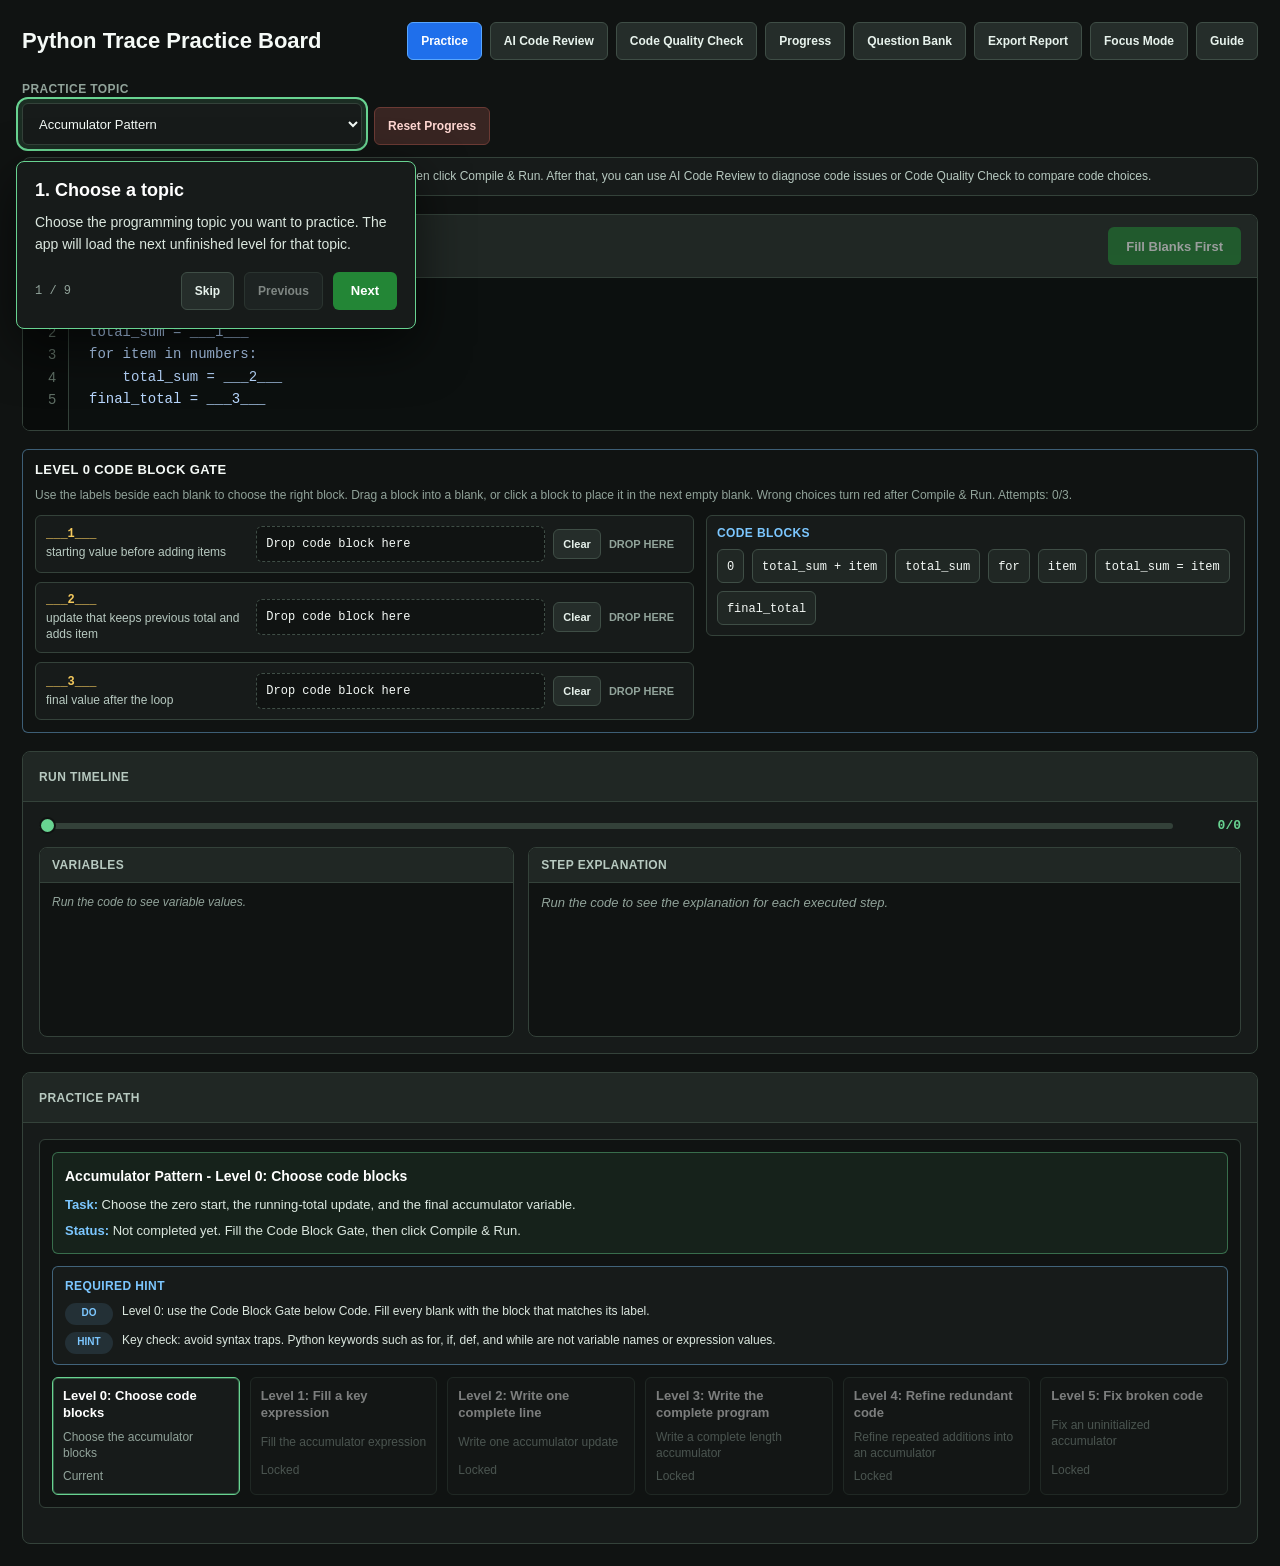
==== commit e6669145: "update" ====
--- a/SSP_v4/LoopVisualizerSystem/wwwroot/index.html
+++ b/SSP_v4/LoopVisualizerSystem/wwwroot/index.html
@@ -80,16 +80,45 @@
         .blank-input { width: 100%; min-height: 34px; background: #171b1a; color: #ffffff; border: 1px solid #3f4e46; border-radius: 6px; padding: 7px 9px; font-family: Consolas, "SFMono-Regular", monospace; font-size: 13px; outline: none; }
         .blank-input:focus { border-color: #7cc7ff; box-shadow: 0 0 0 3px rgba(124, 199, 255, 0.12); }
         .blank-input::placeholder { color: #6f8078; }
+        .level-zero-panel { border-color: rgba(124, 199, 255, 0.42); }
+        .choice-workspace { display: grid; grid-template-columns: minmax(260px, 1.1fr) minmax(240px, 0.9fr); gap: 12px; align-items: start; }
+        .choice-slots, .choice-bank { display: grid; gap: 9px; min-width: 0; }
+        .choice-bank { padding: 10px; background: #171b1a; border: 1px solid #34423a; border-radius: 6px; }
+        .choice-bank-title { color: #7cc7ff; font-size: 12px; font-weight: 800; text-transform: uppercase; letter-spacing: 0.4px; }
+        .choice-chip-grid { display: flex; flex-wrap: wrap; gap: 8px; }
+        .choice-chip { min-height: 34px; max-width: 100%; padding: 7px 9px; background: #202724; color: #ffffff; border: 1px solid #3f4e46; border-radius: 6px; cursor: grab; text-align: left; }
+        .choice-chip:hover:not(:disabled) { border-color: #7cc7ff; background: #26302c; }
+        .choice-chip:active:not(:disabled) { cursor: grabbing; }
+        .choice-chip:disabled { opacity: 0.38; cursor: not-allowed; }
+        .choice-chip code, .choice-drop-zone code, .level-zero-answer-panel code { font-family: Consolas, "SFMono-Regular", monospace; font-size: 12px; color: #f5faf7; overflow-wrap: anywhere; }
+        .choice-slot-row { display: grid; grid-template-columns: minmax(130px, 0.7fr) minmax(160px, 1fr) auto auto; gap: 8px; align-items: center; padding: 10px; background: #171b1a; border: 1px solid #34423a; border-radius: 6px; }
+        .choice-slot-row.correct { border-color: rgba(104, 211, 145, 0.78); background: rgba(104, 211, 145, 0.08); }
+        .choice-slot-row.wrong { border-color: rgba(255, 123, 114, 0.78); background: rgba(255, 123, 114, 0.08); }
+        .choice-slot-meta { display: grid; gap: 3px; min-width: 0; }
+        .choice-slot-meta strong { color: #f4c95d; font-family: Consolas, "SFMono-Regular", monospace; font-size: 12px; }
+        .choice-slot-meta span { color: #b7c9c0; font-size: 12px; line-height: 1.35; }
+        .choice-drop-zone { min-height: 36px; display: grid; align-items: center; padding: 7px 9px; background: #101312; border: 1px dashed #3f4e46; border-radius: 6px; }
+        .choice-slot-row.correct .choice-drop-zone { border-color: #68d391; }
+        .choice-slot-row.wrong .choice-drop-zone { border-color: #ff7b72; }
+        .choice-status { min-width: 74px; color: #91a39a; font-size: 11px; font-weight: 800; text-transform: uppercase; }
+        .choice-slot-row.correct .choice-status { color: #68d391; }
+        .choice-slot-row.wrong .choice-status { color: #ff7b72; }
+        .choice-slot-feedback { grid-column: 1 / -1; padding: 8px 9px; border-radius: 6px; background: rgba(255, 123, 114, 0.08); color: #ffd7d2; font-size: 12px; line-height: 1.45; white-space: pre-wrap; }
+        .choice-slot-feedback.good { background: rgba(104, 211, 145, 0.08); color: #d9ffe8; }
+        .level-zero-answer-panel { display: grid; gap: 8px; padding: 10px; background: rgba(124, 199, 255, 0.08); border: 1px solid rgba(124, 199, 255, 0.42); border-radius: 6px; }
+        .level-zero-answer-panel strong { color: #ffffff; font-size: 13px; }
+        .level-zero-answer-panel div { display: grid; grid-template-columns: auto auto 1fr; gap: 8px; align-items: baseline; color: #b7c9c0; font-size: 12px; line-height: 1.45; }
         .mode-panel { display: grid; gap: 12px; padding: 12px; background: #101312; border: 1px solid #34423a; border-radius: 6px; }
         .mode-panel-title { color: #f5faf7; font-size: 13px; font-weight: 800; text-transform: uppercase; letter-spacing: 0.4px; }
         .mode-panel-copy { color: #b7c9c0; font-size: 13px; line-height: 1.55; }
-        .mission-current { display: grid; gap: 8px; padding: 12px; background: rgba(104, 211, 145, 0.08); border: 1px solid rgba(104, 211, 145, 0.42); border-radius: 6px; }
+        .mission-current { display: grid; gap: 7px; padding: 12px; background: rgba(104, 211, 145, 0.08); border: 1px solid rgba(104, 211, 145, 0.42); border-radius: 6px; }
         .mission-current strong { color: #ffffff; font-size: 14px; }
         .mission-current span { color: #dbe7df; font-size: 13px; line-height: 1.5; }
-        .mission-action-guide { display: grid; gap: 8px; padding: 12px; background: #171b1a; border: 1px solid rgba(124, 199, 255, 0.42); border-radius: 6px; }
+        .mission-current span b { color: #7cc7ff; }
+        .mission-action-guide { display: grid; gap: 7px; padding: 10px 12px; background: #171b1a; border: 1px solid rgba(124, 199, 255, 0.42); border-radius: 6px; }
         .mission-action-title { color: #7cc7ff; font-size: 12px; font-weight: 800; text-transform: uppercase; letter-spacing: 0.4px; }
-        .mission-action-row { display: grid; grid-template-columns: 24px 1fr; gap: 9px; align-items: start; color: #dbe7df; font-size: 12px; line-height: 1.5; }
-        .mission-action-row strong { display: inline-flex; align-items: center; justify-content: center; width: 22px; height: 22px; border-radius: 999px; background: rgba(124, 199, 255, 0.12); color: #7cc7ff; font-size: 11px; }
+        .mission-action-row { display: grid; grid-template-columns: 48px 1fr; gap: 9px; align-items: start; color: #dbe7df; font-size: 12px; line-height: 1.45; }
+        .mission-action-row strong { display: inline-flex; align-items: center; justify-content: center; min-width: 42px; height: 22px; padding: 0 7px; border-radius: 999px; background: rgba(124, 199, 255, 0.12); color: #7cc7ff; font-size: 10px; text-transform: uppercase; }
         .mission-rules { display: grid; gap: 6px; padding: 10px; background: #171b1a; border: 1px solid #34423a; border-radius: 6px; color: #b7c9c0; font-size: 12px; line-height: 1.45; }
         .mission-rules strong { color: #7cc7ff; }
         .mission-feedback { display: grid; gap: 6px; padding: 12px; border-radius: 6px; border: 1px solid #34423a; background: #171b1a; color: #dbe7df; font-size: 13px; line-height: 1.45; }
@@ -147,7 +176,7 @@
         .quality-item { display: flex; justify-content: space-between; gap: 10px; padding: 7px 9px; border-radius: 6px; background: #171b1a; color: #dbe7df; font-size: 12px; }
         .quality-item.pass span:last-child { color: #68d391; font-weight: 800; }
         .quality-item.fix span:last-child { color: #f4c95d; font-weight: 800; }
-        section.dashboard-view, section.question-bank-view { display: none; gap: 18px; }
+        section.dashboard-view, section.question-bank-view, section.review-lab-view, section.quality-studio-view { display: none; gap: 18px; }
         body.dashboard-active .focus-rules,
         body.dashboard-active .top-row,
         body.dashboard-active .info-row,
@@ -155,9 +184,147 @@
         body.question-bank-active .focus-rules,
         body.question-bank-active .top-row,
         body.question-bank-active .info-row,
-        body.question-bank-active .practice-layout { display: none; }
+        body.question-bank-active .practice-layout,
+        body.review-lab-active .focus-rules,
+        body.review-lab-active .top-row,
+        body.review-lab-active .info-row,
+        body.review-lab-active .practice-layout,
+        body.quality-studio-active .focus-rules,
+        body.quality-studio-active .top-row,
+        body.quality-studio-active .info-row,
+        body.quality-studio-active .practice-layout { display: none; }
         body.dashboard-active section.dashboard-view { display: grid; }
         body.question-bank-active section.question-bank-view { display: grid; }
+        body.review-lab-active section.review-lab-view { display: grid; }
+        body.quality-studio-active section.quality-studio-view { display: grid; }
+        .review-lab-toolbar { display: grid; grid-template-columns: minmax(260px, 0.75fr) minmax(240px, 1fr) auto; gap: 12px 18px; align-items: end; padding: 14px; background: #171b1a; border: 1px solid #34423a; border-radius: 8px; }
+        .review-toolbar-actions { display: flex; flex-wrap: wrap; justify-content: flex-end; gap: 8px; align-items: center; }
+        .review-session-state { grid-column: 1 / -1; display: flex; justify-content: space-between; gap: 12px; padding-top: 10px; border-top: 1px solid #2b3631; color: #91a39a; font-size: 12px; line-height: 1.45; }
+        .review-session-state strong { color: #68d391; }
+        .review-progress { min-height: 42px; display: flex; align-items: center; color: #b7c9c0; font-size: 12px; line-height: 1.45; }
+        .review-progress strong { color: #7cc7ff; }
+        .review-requirement { display: grid; gap: 10px; }
+        .review-requirement h2 { color: #ffffff; font-size: 18px; letter-spacing: 0; }
+        .review-requirement p { color: #dbe7df; font-size: 14px; line-height: 1.6; }
+        .review-constraint-list { display: grid; gap: 6px; padding-left: 20px; color: #b7c9c0; font-size: 13px; line-height: 1.5; }
+        .review-workspace { display: grid; grid-template-columns: minmax(360px, 1fr) minmax(380px, 1fr); gap: 18px; align-items: start; }
+        .review-code-editor { width: 100%; min-height: 360px; resize: vertical; background: #0c100f; color: #b9d8ff; border: 0; padding: 16px; font-family: Consolas, "SFMono-Regular", monospace; font-size: 13px; line-height: 1.6; outline: none; tab-size: 4; letter-spacing: 0; }
+        .review-code-editor:focus { box-shadow: inset 0 0 0 2px rgba(104, 211, 145, 0.5); }
+        .review-control-stack { display: grid; gap: 18px; }
+        .review-control-body { display: grid; gap: 12px; padding: 14px; }
+        .review-control-copy { color: #91a39a; font-size: 12px; line-height: 1.45; }
+        .review-option-list { display: grid; gap: 8px; }
+        .review-option-row { display: grid; grid-template-columns: auto 1fr; gap: 10px; align-items: start; padding: 10px 0; border-bottom: 1px solid #2b3631; color: #dbe7df; font-size: 13px; line-height: 1.45; cursor: pointer; }
+        .review-option-row:last-child { border-bottom: 0; }
+        .review-option-row input { margin-top: 3px; accent-color: #68d391; }
+        .review-option-row strong { display: block; color: #ffffff; font-size: 13px; margin-bottom: 2px; }
+        .review-option-row span { color: #91a39a; font-size: 12px; }
+        .review-reason { width: 100%; min-height: 92px; resize: vertical; background: #101312; color: #ffffff; border: 1px solid #3f4e46; border-radius: 6px; padding: 10px; font-size: 13px; line-height: 1.5; outline: none; }
+        .review-footer-actions { display: flex; flex-wrap: wrap; justify-content: flex-end; gap: 10px; margin-top: 14px; }
+        .review-reason:focus { border-color: #7cc7ff; box-shadow: 0 0 0 3px rgba(124, 199, 255, 0.12); }
+        .review-actions { display: flex; flex-wrap: wrap; gap: 10px; align-items: center; }
+        .review-result-panel { display: grid; gap: 12px; }
+        .review-feedback-shell { padding: 10px; }
+        .review-feedback-pill { display: flex; align-items: center; justify-content: space-between; gap: 12px; padding: 10px 12px; border: 1px solid #34423a; border-radius: 6px; background: #101312; color: #dbe7df; font-size: 13px; line-height: 1.45; }
+        .review-feedback-pill.passed { border-color: rgba(104, 211, 145, 0.7); background: rgba(104, 211, 145, 0.08); }
+        .review-feedback-pill.failed { border-color: rgba(244, 201, 93, 0.7); background: rgba(244, 201, 93, 0.08); }
+        .review-feedback-pill strong { color: #ffffff; }
+        .review-feedback-details { margin-top: 6px; }
+        .review-feedback-details summary { color: #7cc7ff; font-size: 12px; cursor: pointer; }
+        .review-feedback-details[open] summary { margin-bottom: 8px; }
+        .review-feedback-details-body { display: grid; gap: 10px; }
+        .review-result-heading { display: flex; justify-content: space-between; gap: 14px; align-items: center; }
+        .review-result-heading strong { color: #ffffff; font-size: 14px; }
+        .review-result-heading span { color: #91a39a; font-size: 12px; }
+        .review-score-grid { display: grid; grid-template-columns: repeat(4, minmax(130px, 1fr)); gap: 10px; }
+        .review-score-item { display: grid; gap: 4px; padding: 10px; background: #101312; border: 1px solid #34423a; border-radius: 6px; }
+        .review-score-item.pass { border-color: rgba(104, 211, 145, 0.68); }
+        .review-score-item.fix { border-color: rgba(244, 201, 93, 0.68); }
+        .review-score-item strong { color: #ffffff; font-size: 12px; }
+        .review-score-item span { color: #91a39a; font-size: 11px; line-height: 1.4; }
+        .review-test-results { display: grid; gap: 8px; }
+        .review-test-result { display: grid; grid-template-columns: auto 1fr; gap: 10px; padding: 9px 10px; border-left: 3px solid #f4c95d; background: #101312; font-size: 12px; line-height: 1.45; }
+        .review-test-result.pass { border-left-color: #68d391; }
+        .review-test-result strong { color: #ffffff; }
+        .review-test-result span { color: #b7c9c0; }
+        .review-feedback-box { padding: 10px 11px; border: 1px solid #34423a; border-radius: 6px; background: #101312; color: #dbe7df; font-size: 12px; line-height: 1.45; }
+        .review-feedback-box.passed { border-color: rgba(104, 211, 145, 0.7); background: rgba(104, 211, 145, 0.07); }
+        .review-feedback-box.failed { border-color: rgba(244, 201, 93, 0.7); background: rgba(244, 201, 93, 0.07); }
+        .review-feedback-box p { margin: 7px 0 0; }
+        .review-feedback-box pre { margin: 10px 0 0; padding: 10px; overflow: auto; background: #0c100f; color: #b9d8ff; border-radius: 6px; font-family: Consolas, "SFMono-Regular", monospace; font-size: 12px; line-height: 1.5; white-space: pre; }
+        .review-sample-body { display: grid; gap: 10px; }
+        .review-sample-panel { border-left: 4px solid #ff6b6b; background: linear-gradient(90deg, rgba(255, 107, 107, 0.08), rgba(255, 107, 107, 0.02)); }
+        .review-sample-question { color: #eef7f1; font-size: 13px; font-weight: 700; line-height: 1.5; }
+        .review-sample-code { margin: 0; padding: 12px; background: #0c100f; border-radius: 6px; color: #b9d8ff; font-family: Consolas, "SFMono-Regular", monospace; font-size: 12px; line-height: 1.5; overflow: auto; }
+        .review-sample-answer { display: inline-flex; align-items: center; gap: 6px; width: fit-content; padding: 8px 10px; border-radius: 6px; background: rgba(255, 107, 107, 0.1); border: 1px solid rgba(255, 107, 107, 0.22); color: #ff8a8a; font-size: 13px; font-weight: 800; }
+        .review-sample-explanation { padding: 8px 10px; border-radius: 6px; background: rgba(244, 162, 89, 0.1); border: 1px solid rgba(244, 162, 89, 0.22); color: #f4a259; font-size: 12px; line-height: 1.5; }
+        .review-history-panel { padding: 0; overflow: hidden; }
+        .review-history-panel summary { list-style: none; cursor: pointer; padding: 12px 14px; color: #91a39a; font-size: 12px; background: #171b1a; border-bottom: 1px solid #34423a; }
+        .review-history-panel summary::-webkit-details-marker { display: none; }
+        .review-history-panel[open] summary { border-bottom-color: #2b3631; }
+        .review-dashboard { display: grid; gap: 12px; }
+        .review-dashboard-summary { color: #b7c9c0; font-size: 13px; line-height: 1.5; }
+        .review-ability-list { display: grid; gap: 8px; }
+        .review-ability-row { display: grid; grid-template-columns: minmax(150px, 0.45fr) 1fr auto; gap: 12px; align-items: center; padding: 9px 0; border-bottom: 1px solid #2b3631; }
+        .review-ability-row:last-child { border-bottom: 0; }
+        .review-ability-row strong { color: #ffffff; font-size: 12px; }
+        .review-ability-row span { color: #91a39a; font-size: 12px; }
+        .review-evidence-state { color: #7cc7ff !important; font-weight: 800; white-space: nowrap; }
+        .review-history { display: grid; gap: 8px; }
+        .review-history-empty { color: #91a39a; font-size: 13px; line-height: 1.5; }
+        .review-history-row { display: grid; grid-template-columns: auto minmax(170px, 1fr) repeat(5, minmax(64px, auto)) auto; gap: 10px; align-items: center; padding: 10px; background: #101312; border: 1px solid #34423a; border-radius: 6px; }
+        .review-history-row.passed { border-color: rgba(104, 211, 145, 0.58); }
+        .review-history-row strong { color: #ffffff; font-size: 12px; }
+        .review-history-meta { color: #91a39a; font-size: 11px; line-height: 1.4; }
+        .review-history-signal { color: #f4c95d; font-size: 10px; font-weight: 800; text-align: center; }
+        .review-history-signal.pass { color: #68d391; }
+        .review-next-action { border-left: 3px solid #7cc7ff; }
+        .quality-toolbar { display: grid; grid-template-columns: minmax(280px, 0.8fr) 1fr auto; gap: 12px 18px; align-items: end; padding: 14px; background: #171b1a; border: 1px solid #34423a; border-radius: 8px; }
+        .quality-toolbar-actions { display: flex; flex-wrap: wrap; justify-content: flex-end; gap: 8px; }
+        .quality-session-state { grid-column: 1 / -1; display: flex; justify-content: space-between; gap: 12px; padding-top: 10px; border-top: 1px solid #2b3631; color: #91a39a; font-size: 12px; line-height: 1.45; }
+        .quality-session-state strong { color: #68d391; }
+        .quality-requirement { display: grid; gap: 10px; }
+        .quality-requirement h2 { margin: 0; color: #ffffff; font-size: 18px; letter-spacing: 0; }
+        .quality-requirement p { margin: 0; color: #dbe7df; font-size: 14px; line-height: 1.55; }
+        .quality-compare-grid { display: grid; grid-template-columns: repeat(2, minmax(0, 1fr)); gap: 18px; }
+        .quality-version { min-width: 0; border: 1px solid #34423a; border-radius: 8px; overflow: hidden; background: #0c100f; }
+        .quality-version-header { display: flex; justify-content: space-between; gap: 10px; padding: 11px 14px; background: #1d2823; border-bottom: 1px solid #34423a; }
+        .quality-version-header strong { color: #ffffff; font-size: 13px; }
+        .quality-version-header span { color: #91a39a; font-size: 11px; }
+        .quality-version pre { margin: 0; padding: 15px; overflow: auto; color: #b9d8ff; font-family: Consolas, "SFMono-Regular", monospace; font-size: 12px; line-height: 1.55; white-space: pre; }
+        .quality-dimension-list { display: grid; }
+        .quality-dimension-row { display: grid; grid-template-columns: minmax(150px, 0.45fr) 1fr auto; gap: 14px; align-items: center; padding: 11px 0; border-bottom: 1px solid #2b3631; }
+        .quality-dimension-row:last-child { border-bottom: 0; }
+        .quality-dimension-copy strong { display: block; color: #ffffff; font-size: 13px; }
+        .quality-dimension-copy span { color: #91a39a; font-size: 11px; line-height: 1.4; }
+        .quality-choice { display: inline-grid; grid-template-columns: repeat(3, minmax(64px, 1fr)); border: 1px solid #3f4e46; border-radius: 6px; overflow: hidden; }
+        .quality-choice label { position: relative; cursor: pointer; }
+        .quality-choice input { position: absolute; opacity: 0; pointer-events: none; }
+        .quality-choice span { display: block; padding: 8px 10px; color: #b7c9c0; background: #101312; border-right: 1px solid #3f4e46; text-align: center; font-size: 11px; font-weight: 800; }
+        .quality-choice label:last-child span { border-right: 0; }
+        .quality-choice input:checked + span { color: #ffffff; background: #246cba; }
+        .quality-focus-tag { color: #7cc7ff; font-size: 10px; font-weight: 900; text-transform: uppercase; }
+        .quality-overall { display: flex; flex-wrap: wrap; justify-content: space-between; gap: 14px; align-items: center; padding-top: 12px; border-top: 1px solid #34423a; }
+        .quality-overall strong { color: #ffffff; font-size: 13px; }
+        .quality-refactor-grid { display: grid; grid-template-columns: minmax(0, 1.1fr) minmax(320px, 0.9fr); gap: 18px; align-items: stretch; }
+        .quality-editor { width: 100%; min-height: 300px; resize: vertical; background: #0c100f; color: #b9d8ff; border: 0; padding: 16px; font-family: Consolas, "SFMono-Regular", monospace; font-size: 13px; line-height: 1.6; outline: none; tab-size: 4; letter-spacing: 0; }
+        .quality-editor:focus { box-shadow: inset 0 0 0 2px rgba(104, 211, 145, 0.5); }
+        .quality-explanation-panel { display: grid; grid-template-rows: auto 1fr auto; gap: 12px; padding: 14px; }
+        .quality-explanation-panel p { margin: 0; color: #91a39a; font-size: 12px; line-height: 1.5; }
+        .quality-explanation { width: 100%; min-height: 180px; resize: vertical; background: #101312; color: #ffffff; border: 1px solid #3f4e46; border-radius: 6px; padding: 11px; font-size: 13px; line-height: 1.5; outline: none; }
+        .quality-explanation:focus { border-color: #7cc7ff; box-shadow: 0 0 0 3px rgba(124, 199, 255, 0.12); }
+        .quality-results { display: grid; gap: 14px; }
+        .quality-score-grid { display: grid; grid-template-columns: repeat(auto-fit, minmax(150px, 1fr)); gap: 9px; }
+        .quality-score-cell { padding: 10px; border: 1px solid #34423a; border-radius: 6px; background: #101312; }
+        .quality-score-cell.pass { border-color: rgba(104, 211, 145, 0.68); }
+        .quality-score-cell.fix { border-color: rgba(244, 201, 93, 0.68); }
+        .quality-score-cell strong { display: block; color: #ffffff; font-size: 11px; margin-bottom: 4px; }
+        .quality-score-cell span { color: #91a39a; font-size: 10px; line-height: 1.4; }
+        .quality-history { display: grid; gap: 8px; }
+        .quality-history-row { display: grid; grid-template-columns: auto 1fr auto auto; gap: 12px; align-items: center; padding: 10px; border: 1px solid #34423a; border-radius: 6px; background: #101312; }
+        .quality-history-row.passed { border-color: rgba(104, 211, 145, 0.58); }
+        .quality-history-row strong { color: #ffffff; font-size: 12px; }
+        .quality-history-row span { color: #91a39a; font-size: 11px; }
         .dashboard-grid { display: grid; grid-template-columns: 1fr; gap: 18px; align-items: start; }
         .learning-tree { display: grid; gap: 14px; }
         .tree-legend { display: flex; flex-wrap: wrap; gap: 8px 14px; color: #91a39a; font-size: 12px; line-height: 1.4; }
@@ -227,6 +394,24 @@
         .dashboard-stat span { color: #91a39a; font-size: 12px; }
         .question-bank { display: grid; gap: 16px; }
         .bank-toolbar { display: flex; flex-wrap: wrap; align-items: center; justify-content: space-between; gap: 10px; padding: 12px; background: #101312; border: 1px solid #34423a; border-radius: 8px; color: #b7c9c0; font-size: 13px; }
+        .bank-editor { display: grid; gap: 14px; padding: 16px; background: #101312; border: 1px solid #7cc7ff; border-radius: 8px; box-shadow: inset 0 0 0 1px rgba(124,199,255,0.12); }
+        .bank-editor-head { display: flex; justify-content: space-between; gap: 14px; align-items: start; }
+        .bank-editor-head h2 { margin: 2px 0 5px; color: #ffffff; font-size: 18px; letter-spacing: 0; }
+        .bank-editor-head p, .bank-editor-note { margin: 0; color: #b7c9c0; font-size: 12px; line-height: 1.45; }
+        .bank-editor-kicker { color: #7cc7ff; font-size: 11px; font-weight: 900; text-transform: uppercase; letter-spacing: 0.5px; }
+        .bank-editor-form { display: grid; gap: 12px; }
+        .bank-editor-form label { display: grid; gap: 6px; color: #b7c9c0; font-size: 12px; font-weight: 800; }
+        .bank-editor-grid { display: grid; grid-template-columns: repeat(3, minmax(160px, 1fr)); gap: 10px; }
+        .bank-editor-grid.two { grid-template-columns: repeat(2, minmax(240px, 1fr)); }
+        .bank-editor-input, .bank-editor-textarea { width: 100%; background: #171b1a; color: #ffffff; border: 1px solid #3f4e46; border-radius: 6px; padding: 9px 10px; font-size: 13px; outline: none; }
+        .bank-editor-input:focus, .bank-editor-textarea:focus { border-color: #7cc7ff; box-shadow: 0 0 0 3px rgba(124,199,255,0.12); }
+        .bank-editor-textarea { min-height: 92px; resize: vertical; line-height: 1.45; }
+        .bank-editor-textarea.short { min-height: 68px; }
+        .bank-editor-textarea.code, .bank-editor-textarea.json { min-height: 150px; font-family: Consolas, "SFMono-Regular", monospace; font-size: 12px; }
+        .bank-editor-actions { display: flex; flex-wrap: wrap; gap: 10px; align-items: center; }
+        .bank-editor-feedback { min-height: 20px; color: #91a39a; font-size: 12px; line-height: 1.4; }
+        .bank-editor-feedback.good { color: #68d391; font-weight: 800; }
+        .bank-editor-feedback.error { color: #ff7b72; font-weight: 800; }
         .bank-topic { display: grid; gap: 12px; padding: 14px; background: #101312; border: 1px solid #34423a; border-radius: 8px; }
         .bank-topic.active { border-color: #7cc7ff; box-shadow: inset 0 0 0 1px rgba(124, 199, 255, 0.18); }
         .bank-topic-head { display: flex; align-items: center; justify-content: space-between; gap: 12px; }
@@ -237,9 +422,11 @@
         .bank-level { display: grid; gap: 8px; padding: 10px; background: #171b1a; border: 1px solid #34423a; border-radius: 8px; }
         .bank-level-head { display: flex; justify-content: space-between; gap: 10px; color: #f5faf7; font-size: 13px; font-weight: 800; }
         .bank-task-grid { display: grid; grid-template-columns: repeat(auto-fit, minmax(220px, 1fr)); gap: 8px; }
-        .bank-task { display: grid; gap: 5px; text-align: left; padding: 10px; border: 1px solid #34423a; border-radius: 6px; background: #101312; color: #dbe7df; cursor: default; }
+        .bank-task { display: grid; gap: 5px; text-align: left; padding: 10px; border: 1px solid #34423a; border-radius: 6px; background: #101312; color: #dbe7df; cursor: pointer; font: inherit; }
+        .bank-task:hover { border-color: #7cc7ff; background: #171f1d; }
         .bank-task.current-batch { border-color: #7cc7ff; background: rgba(124, 199, 255, 0.08); }
         .bank-task.completed { border-color: #68d391; background: rgba(104, 211, 145, 0.08); }
+        .bank-task.teacher-modified { border-style: dashed; }
         .bank-task strong { color: #ffffff; font-size: 12px; line-height: 1.35; }
         .bank-task span { color: #91a39a; font-size: 11px; line-height: 1.35; }
         .function-hints { display: grid; gap: 9px; padding: 12px; background: #101312; border: 1px solid #34423a; border-radius: 6px; }
@@ -302,23 +489,45 @@
         .topic-complete-card p { color: #dbe7df; font-size: 14px; line-height: 1.55; }
         .topic-complete-actions { display: flex; flex-wrap: wrap; gap: 10px; justify-content: flex-end; }
         body.presentation-mode { padding: 10px; background: #080b0a; }
-        body.presentation-mode .container { width: min(1680px, 100%); gap: 10px; }
+        body.presentation-mode .container { width: min(1400px, 100%); gap: 10px; }
         body.presentation-mode .top-row,
-        body.presentation-mode .info-row { display: none; }
+        body.presentation-mode .info-row,
+        body.presentation-mode .focus-rules { display: none; }
         body.presentation-mode .header { position: sticky; top: 0; z-index: 12; background: #080b0a; border-bottom: 1px solid #34423a; padding: 8px 0 10px; }
         body.presentation-mode .header h1::after { content: " - Focus"; color: #68d391; }
         body.presentation-mode .header-actions .secondary-btn:not(#btn-presentation-mode) { display: none; }
-        body.presentation-mode .focus-rules { display: grid; gap: 6px; padding: 10px 12px; background: #101312; border: 1px solid #34423a; border-radius: 8px; color: #b7c9c0; font-size: 12px; line-height: 1.45; }
-        body.presentation-mode .focus-rules strong { color: #7cc7ff; }
-        body.presentation-mode .mission-panel-rules { display: none; }
-        body.presentation-mode .workspace-body { height: var(--workspace-height, 252px); }
-        body.presentation-mode .task-content { min-height: 0; }
+        body.presentation-mode .practice-layout { grid-template-columns: 1fr; align-items: start; }
+        body.presentation-mode .exercise-panel { order: -1; }
+        body.presentation-mode .timeline-panel,
+        body.presentation-mode .blank-slot,
+        body.presentation-mode .header-actions .secondary-btn:not(#btn-presentation-mode),
+        body.presentation-mode .header h1 { display: none; }
+        body.presentation-mode .review-lab-toolbar { display: none; }
+        body.presentation-mode .review-sample-panel { margin-top: 0; }
+        body.presentation-mode .review-workspace { grid-template-columns: 1.1fr 0.9fr; gap: 10px; }
+        body.presentation-mode .code-panel .surface-header { min-height: 46px; }
+        body.presentation-mode .workspace-body { height: var(--workspace-height, 430px); }
+        body.presentation-mode .task-content { min-height: 0; max-height: 58vh; overflow: auto; }
         body.presentation-mode .console-container { max-height: 420px; }
+        body.presentation-mode .surface { border-color: #2a3530; }
 
         @media (max-width: 980px) {
             body { padding: 14px; }
             .header { align-items: flex-start; flex-direction: column; }
             .header-actions, .top-row, .info-row, .practice-layout, .trace-layout, .prediction-lab { grid-template-columns: 1fr; width: 100%; }
+            .choice-workspace, .choice-slot-row { grid-template-columns: 1fr; }
+            .bank-editor-head { flex-direction: column; }
+            .bank-editor-grid, .bank-editor-grid.two { grid-template-columns: 1fr; }
+            .review-lab-toolbar, .review-workspace, .review-score-grid { grid-template-columns: 1fr; }
+            .review-toolbar-actions { justify-content: flex-start; }
+            .review-session-state { grid-column: 1; flex-direction: column; }
+            .review-history-row { grid-template-columns: auto 1fr auto; }
+            .review-history-signal { display: none; }
+            .quality-toolbar, .quality-compare-grid, .quality-refactor-grid, .quality-dimension-row { grid-template-columns: 1fr; }
+            .quality-toolbar-actions { justify-content: flex-start; }
+            .quality-session-state { grid-column: 1; flex-direction: column; }
+            .quality-dimension-row { gap: 8px; }
+            .quality-choice { width: 100%; }
             .workspace-body, .task-content { min-height: 0; }
             .workspace-body { height: var(--workspace-height, 156px); }
             .slider-control { grid-template-columns: 1fr; }
@@ -336,7 +545,9 @@
         </div>
         <div class="header-actions">
             <button class="secondary-btn view-tab active" id="btn-practice-view" type="button">Practice</button>
-            <button class="secondary-btn view-tab" id="btn-dashboard-view" type="button">Dashboard</button>
+            <button class="secondary-btn view-tab" id="btn-review-lab-view" type="button">AI Code Review</button>
+            <button class="secondary-btn view-tab" id="btn-quality-studio-view" type="button">Code Quality Check</button>
+            <button class="secondary-btn view-tab" id="btn-dashboard-view" type="button">Progress</button>
             <button class="secondary-btn view-tab" id="btn-question-bank-view" type="button">Question Bank</button>
             <div class="export-menu" id="export-report-menu">
                 <button class="secondary-btn" id="btn-export-report" type="button" aria-haspopup="true" aria-expanded="false">Export Report</button>
@@ -346,12 +557,12 @@
                         <select class="report-scope-select" id="report-scope-select"></select>
                     </label>
                     <button class="report-option" id="btn-report-print" type="button" role="menuitem">
-                        <strong>Print PDF</strong>
-                        <span>Open a print-ready report and launch the browser print dialog.</span>
+                        <strong>Print Mastery PDF</strong>
+                        <span>Open a teacher-ready mastery report and launch the browser print dialog.</span>
                     </button>
                     <button class="report-option" id="btn-report-html" type="button" role="menuitem">
-                        <strong>Open HTML</strong>
-                        <span>Open a readable learning report in a new tab.</span>
+                        <strong>Open Mastery HTML</strong>
+                        <span>Open the same diagnostic report in a readable browser tab.</span>
                     </button>
                 </div>
             </div>
@@ -361,8 +572,8 @@
     </div>
 
     <section class="focus-rules" aria-label="Practice rules">
-        <div><strong>Goal:</strong> complete Level 1 to Level 5 in order for the selected topic.</div>
-        <div><strong>How to complete a level:</strong> fill the key expression or edit Code, then click Compile & Run.</div>
+        <div><strong>Goal:</strong> complete Level 0 to Level 5 in order for the selected topic.</div>
+        <div><strong>How to complete a level:</strong> choose code blocks, fill the key expression, or edit Code, then click Compile & Run.</div>
         <div><strong>Auto-check:</strong> the app marks a level Completed automatically when Compile & Run meets all task checks.</div>
     </section>
 
@@ -439,9 +650,156 @@
         </section>
     </section>
 
-    <section class="dashboard-view" id="dashboard-view" aria-label="Learning dashboard">
-        <section class="surface">
-            <div class="surface-header">Learning Dashboard</div>
+    <section class="review-lab-view" id="review-lab-view" aria-label="AI code review practice">
+        <div class="review-lab-toolbar">
+            <div class="flow-field">
+                <label class="field-label" for="review-task-select">Review Challenge</label>
+                <select id="review-task-select"></select>
+            </div>
+            <div class="review-progress" id="review-progress-label"></div>
+            <div class="review-session-state" id="review-session-state"></div>
+        </div>
+
+        <section class="surface review-sample-panel">
+            <div class="surface-header">Before you start</div>
+            <div class="surface-body review-sample-body">
+                <p class="review-sample-question">Sample question: What should the function return for the input <code>[1, 2, 2, 3]</code>?</p>
+                <pre class="review-sample-code">def unique(values):
+    seen = []
+    for v in values:
+        if v not in seen:
+            seen.append(v)
+    return seen</pre>
+                <div class="review-sample-answer">Answer: <strong>[1, 2, 3]</strong></div>
+                <div class="review-sample-explanation">Explanation: The loop keeps the first occurrence of each value and appends it once, so duplicates are skipped.</div>
+            </div>
+        </section>
+
+        <section class="surface">
+            <div class="surface-header">Task Goal</div>
+            <div class="surface-body review-requirement" id="review-requirement"></div>
+        </section>
+
+        <div class="review-workspace">
+            <section class="surface">
+                <div class="surface-header">
+                    <span>AI Code to Review</span>
+                    <button class="secondary-btn" id="btn-review-restore" type="button">Restore AI Code</button>
+                </div>
+                <textarea class="review-code-editor" id="review-ai-code" spellcheck="false" wrap="off"></textarea>
+            </section>
+
+            <div class="review-control-stack">
+                <section class="surface">
+                    <div class="surface-header">1. Pick the real problems</div>
+                    <div class="review-control-body">
+                        <div class="review-option-list" id="review-issue-list"></div>
+                    </div>
+                </section>
+                <section class="surface">
+                    <div class="surface-header">2. Pick the right tests</div>
+                    <div class="review-control-body">
+                        <div class="review-option-list" id="review-test-list"></div>
+                    </div>
+                </section>
+                <section class="surface">
+                    <div class="surface-header">3. Explain the fix</div>
+                    <div class="review-control-body">
+                        <textarea class="review-reason" id="review-reason" placeholder="Explain what is wrong, what evidence proves it, and why the fix is better."></textarea>
+                    </div>
+                </section>
+                <section class="surface review-feedback-shell">
+                    <div class="review-result-panel" id="review-results"></div>
+                </section>
+            </div>
+        </div>
+
+        <details class="surface review-history-panel">
+            <summary>Attempt history</summary>
+            <div class="surface-body review-history" id="review-history"></div>
+        </details>
+
+        <div class="review-footer-actions">
+            <button class="secondary-btn" id="btn-review-pause" type="button">Save &amp; Pause</button>
+            <button class="secondary-btn" id="btn-review-last-attempt" type="button">Review Last Attempt</button>
+            <button class="secondary-btn" id="btn-review-retry" type="button">Start New Attempt</button>
+            <button class="secondary-btn" id="btn-review-next" type="button">Next Challenge</button>
+            <button class="btn" id="btn-review-evaluate" type="button">Submit Answer</button>
+        </div>
+    </section>
+
+    <section class="quality-studio-view" id="quality-studio-view" aria-label="Code quality check practice">
+        <div class="quality-toolbar">
+            <div class="flow-field">
+                <label class="field-label" for="quality-task-select">Quality Challenge</label>
+                <select id="quality-task-select"></select>
+            </div>
+            <div class="review-progress" id="quality-progress-label"></div>
+            <div class="quality-toolbar-actions">
+                <button class="secondary-btn" id="btn-quality-pause" type="button">Save &amp; Pause</button>
+                <button class="secondary-btn" id="btn-quality-last" type="button">Review Last Attempt</button>
+                <button class="secondary-btn" id="btn-quality-retry" type="button">Start New Attempt</button>
+                <button class="secondary-btn" id="btn-quality-next" type="button">Next Challenge</button>
+            </div>
+            <div class="quality-session-state" id="quality-session-state"></div>
+        </div>
+
+        <section class="surface">
+            <div class="surface-header">Engineering Requirement</div>
+            <div class="surface-body quality-requirement" id="quality-requirement"></div>
+        </section>
+
+        <section class="surface">
+            <div class="surface-header">Compare Two Implementations</div>
+            <div class="surface-body quality-compare-grid">
+                <article class="quality-version">
+                    <div class="quality-version-header"><strong>Version A</strong><span id="quality-version-a-label"></span></div>
+                    <pre><code id="quality-version-a"></code></pre>
+                </article>
+                <article class="quality-version">
+                    <div class="quality-version-header"><strong>Version B</strong><span id="quality-version-b-label"></span></div>
+                    <pre><code id="quality-version-b"></code></pre>
+                </article>
+            </div>
+        </section>
+
+        <section class="surface">
+            <div class="surface-header">Quality Judgment</div>
+            <div class="surface-body">
+                <div class="quality-dimension-list" id="quality-dimension-list"></div>
+                <div class="quality-overall">
+                    <strong>Which version is the better engineering choice overall?</strong>
+                    <div class="quality-choice" id="quality-overall-choice"></div>
+                </div>
+            </div>
+        </section>
+
+        <section class="surface">
+            <div class="surface-header">Refactor and Defend Your Decision</div>
+            <div class="quality-refactor-grid">
+                <textarea class="quality-editor" id="quality-code-input" spellcheck="false" wrap="off"></textarea>
+                <div class="quality-explanation-panel">
+                    <p>Explain the trade-off. Name the quality dimensions that improved, the evidence that supports your judgment, and anything the refactor deliberately does not optimize.</p>
+                    <textarea class="quality-explanation" id="quality-explanation" placeholder="Explain why this version is better engineering, not merely shorter."></textarea>
+                    <button class="btn" id="btn-quality-evaluate" type="button">Evaluate Quality Decision</button>
+                </div>
+            </div>
+        </section>
+
+        <section class="surface">
+            <div class="surface-header">Quality Evidence</div>
+            <div class="surface-body quality-results" id="quality-results"></div>
+        </section>
+
+        <section class="surface">
+            <div class="surface-header">Quality Attempt History</div>
+            <div class="surface-body quality-history" id="quality-history"></div>
+        </section>
+    </section>
+
+    <section class="dashboard-view" id="dashboard-view" aria-label="Learning progress dashboard">
+        <section class="surface">
+            <div class="surface-header">Learning Progress</div>
             <div class="surface-body dashboard-grid">
                 <div id="dashboard-summary"></div>
                 <div>
@@ -453,6 +811,14 @@
         <section class="surface">
             <div class="surface-header">Learning Tree</div>
             <div class="surface-body" id="dashboard-topic-table"></div>
+        </section>
+        <section class="surface">
+            <div class="surface-header">AI Review Evidence</div>
+            <div class="surface-body" id="dashboard-review-evidence"></div>
+        </section>
+        <section class="surface">
+            <div class="surface-header">Code Quality Evidence</div>
+            <div class="surface-body" id="dashboard-quality-evidence"></div>
         </section>
     </section>
 
@@ -497,6 +863,7 @@
     </div>
 </div>
 
-    <script src="app.js?v=student-path-dashboard-v23-20260619"></script>
+    <script src="app.js?v=quality-studio-shell-v29-20260621"></script>
+    <script src="quality-studio.js?v=quality-stage3-v1-20260621"></script>
 </body>
 </html>
